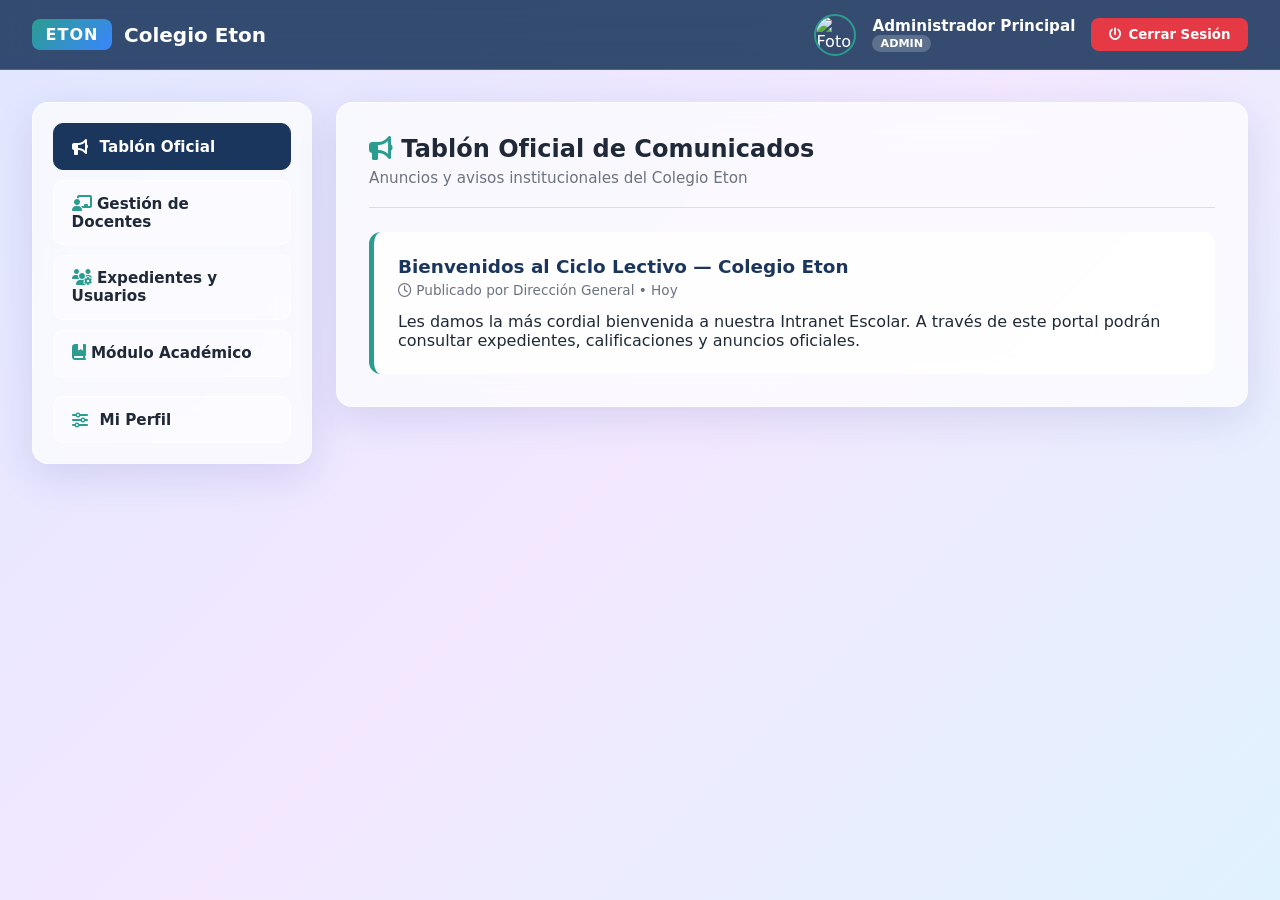
==== dashboard.html @ 62c07700 "feat(profile): add photo upload, personal data fields and create CLAUDE.md memory file" ====
<!DOCTYPE html>
<html lang="es">
<head>
  <meta charset="UTF-8">
  <meta name="viewport" content="width=device-width, initial-scale=1.0">
  <title>Colegio Eton — Panel Principal</title>
  <!-- Iconos FontAwesome v6 -->
  <link rel="stylesheet" href="https://cdnjs.cloudflare.com/ajax/libs/font-awesome/6.4.0/css/all.min.css">
  <link rel="stylesheet" href="css/style.css">
</head>
<body class="dashboard-body">

  <!-- Navbar Superior Mica -->
  <header class="navbar-glass">
    <div class="navbar-brand">
      <div class="brand-logo">ETON</div>
      <span class="brand-title">Colegio Eton</span>
    </div>

    <div class="user-profile-summary">
      <img id="userAvatar" src="https://ui-avatars.com/api/?name=Usuario&background=2a9d8f&color=fff" alt="Foto de Perfil del Usuario" class="avatar-small">
      <div class="user-text">
        <span id="userName" class="user-name">Cargando...</span>
        <span id="userRoleBadge" class="badge-role">ROL</span>
      </div>
      <button id="btnLogout" class="btn-logout">
        <i class="fa-solid fa-power-off"></i> Cerrar Sesión
      </button>
    </div>
  </header>

  <!-- Layout Principal -->
  <div class="dashboard-layout">
    
    <!-- Barra Lateral Mica -->
    <aside class="sidebar-glass">
      <nav>
        <ul class="nav-menu">
          <li>
            <button class="nav-link active" data-tab="tab-announcements">
              <i class="fa-solid fa-bullhorn"></i> Tablón Oficial
            </button>
          </li>
          <li>
            <button class="nav-link" data-tab="tab-admin-teachers" id="menuAdminTeachers" style="display: none;">
              <i class="fa-solid fa-chalkboard-user"></i> Gestión de Docentes
            </button>
          </li>
          <li>
            <button class="nav-link" data-tab="tab-admin-users" id="menuAdminUsers" style="display: none;">
              <i class="fa-solid fa-users-gear"></i> Expedientes y Usuarios
            </button>
          </li>
          <li>
            <button class="nav-link" data-tab="tab-academic" id="menuAcademic" style="display: none;">
              <i class="fa-solid fa-book-bookmark"></i> Módulo Académico
            </button>
          </li>
          <li>
            <button class="nav-link" data-tab="tab-student" id="menuStudent" style="display: none;">
              <i class="fa-solid fa-graduation-cap"></i> Mi Expediente
            </button>
          </li>
          <li>
            <button class="nav-link" data-tab="tab-profile">
              <i class="fa-solid fa-sliders"></i> Mi Perfil
            </button>
          </li>
        </ul>
      </nav>
    </aside>

    <!-- Área de Contenido -->
    <main class="main-content">

      <!-- Pestaña 1: Tablón Oficial -->
      <section id="tab-announcements" class="tab-content">
        <div class="glass-card">
          <h2><i class="fa-solid fa-bullhorn text-teal"></i> Tablón Oficial de Comunicados</h2>
          <p class="subtitle">Anuncios y avisos institucionales del Colegio Eton</p>
          <hr class="divider">
          
          <div class="announcement-list">
            <article class="announcement-item">
              <h3>Bienvenidos al Ciclo Lectivo — Colegio Eton</h3>
              <p class="announcement-meta"><i class="fa-regular fa-clock"></i> Publicado por Dirección General • Hoy</p>
              <p>Les damos la más cordial bienvenida a nuestra Intranet Escolar. A través de este portal podrán consultar expedientes, calificaciones y anuncios oficiales.</p>
            </article>
          </div>
        </div>
      </section>

      <!-- Pestaña 2: Gestión de Docentes (Admin) -->
      <section id="tab-admin-teachers" class="tab-content" style="display: none;">
        <div class="glass-card">
          <h2><i class="fa-solid fa-chalkboard-user text-teal"></i> Gestión del Cuerpo Docente</h2>
          <p class="subtitle">Administración de profesores y asignación de materias</p>
          <hr class="divider">
          <p>Módulo de registro e inspección de docentes habilitado para administración.</p>
        </div>
      </section>

      <!-- Pestaña 3: Expedientes y Usuarios (Admin) -->
      <section id="tab-admin-users" class="tab-content" style="display: none;">
        <div class="glass-card">
          <h2><i class="fa-solid fa-users-gear text-teal"></i> Gestión de Expedientes e Inscripciones</h2>
          <p class="subtitle">Alta, baja y edición de estudiantes y encargados</p>
          <hr class="divider">
          <p>Administración de expedientes de la comunidad educativa.</p>
        </div>
      </section>

      <!-- Pestaña 4: Módulo Académico (Admin / Docente) -->
      <section id="tab-academic" class="tab-content" style="display: none;">
        <div class="glass-card">
          <h2><i class="fa-solid fa-book-bookmark text-teal"></i> Módulo Académico</h2>
          <p class="subtitle">Ingreso de calificaciones y control de asistencia</p>
          <hr class="divider">
          <p>Gestión del libro de notas y registro de asistencia diaria.</p>
        </div>
      </section>

      <!-- Pestaña 5: Mi Expediente (Estudiante / Padre) -->
      <section id="tab-student" class="tab-content" style="display: none;">
        <div class="glass-card">
          <h2><i class="fa-solid fa-graduation-cap text-teal"></i> Mi Expediente Académico</h2>
          <p class="subtitle">Consulta de notas, asistencia e historial personal</p>
          <hr class="divider">
          <p>Información privada y confidencial del estudiante.</p>
        </div>
      </section>

      <!-- Pestaña 6: Configuración de Perfil Completa -->
      <section id="tab-profile" class="tab-content" style="display: none;">
        <div class="glass-card">
          <h2><i class="fa-solid fa-sliders text-teal"></i> Configuración de Mi Perfil</h2>
          <p class="subtitle">Actualiza tus datos de contacto e identificación personal</p>
          <hr class="divider">
          
          <div class="profile-container">
            <div class="avatar-upload-section">
              <img id="profileLargeAvatar" src="https://ui-avatars.com/api/?name=Usuario&background=2a9d8f&color=fff" alt="Avatar Ampliado del Usuario" class="avatar-large">
              <span class="badge-role" id="profileRoleBadge">ROL</span>
              
              <!-- Cambiar Foto de Perfil -->
              <label for="avatarInput" class="btn-secondary-sm">
                <i class="fa-solid fa-camera"></i> Cambiar Foto
              </label>
              <input type="file" id="avatarInput" accept="image/*" style="display: none;">
            </div>

            <form id="profileForm" class="profile-form">
              <div class="form-grid">
                <div class="form-group">
                  <label for="profileFullName"><i class="fa-solid fa-id-card"></i> Nombre Completo</label>
                  <input type="text" id="profileFullName" required>
                </div>

                <div class="form-group">
                  <label for="profileUsername"><i class="fa-solid fa-user"></i> Nombre de Usuario</label>
                  <input type="text" id="profileUsername" readonly>
                </div>

                <div class="form-group">
                  <label for="profileIdNumber"><i class="fa-solid fa-address-card"></i> Identificación / Cédula</label>
                  <input type="text" id="profileIdNumber" placeholder="Ej. 1-1234-5678">
                </div>

                <div class="form-group">
                  <label for="profileEmail"><i class="fa-solid fa-envelope"></i> Correo Electrónico</label>
                  <input type="email" id="profileEmail" placeholder="correo@ejemplo.com">
                </div>

                <div class="form-group">
                  <label for="profilePhone"><i class="fa-solid fa-phone"></i> Teléfono de Contacto</label>
                  <input type="tel" id="profilePhone" placeholder="Ej. +506 8888-8888">
                </div>
              </div>

              <button type="submit" class="btn-primary" style="margin-top: 1rem; width: auto;">
                <i class="fa-solid fa-floppy-disk"></i> Guardar Cambios
              </button>
            </form>
          </div>
        </div>
      </section>

    </main>
  </div>

  <script src="js/dashboard.js"></script>
</body>
</html>
---- css/style.css ----
:root {
  --primary-navy: #1b365d;
  --accent-teal: #2a9d8f;
  --accent-teal-hover: #218378;
  --danger-red: #e63946;
  --danger-red-hover: #c1121f;
  
  /* Efecto Mica / Glassmorphism */
  --mica-bg: rgba(255, 255, 255, 0.7);
  --mica-nav-bg: rgba(27, 54, 93, 0.88);
  --mica-border: rgba(255, 255, 255, 0.5);
  --mica-shadow: 0 12px 40px rgba(31, 38, 135, 0.12);
  
  --text-main: #1f2937;
  --text-muted: #6b7280;
}

* {
  box-sizing: border-box;
  margin: 0;
  padding: 0;
  font-family: 'Segoe UI', system-ui, -apple-system, sans-serif;
}

body {
  background: linear-gradient(135deg, #e0e7ff 0%, #f3e8ff 50%, #e0f2fe 100%);
  background-attachment: fixed;
  color: var(--text-main);
  min-height: 100vh;
}

.text-teal {
  color: var(--accent-teal);
}

/* --- ESTILOS DE AUTENTICACIÓN (LOGIN/REGISTRO CENTRADO) --- */
body.auth-body {
  display: flex;
  align-items: center;
  justify-content: center;
  padding: 1.5rem;
}

.auth-container {
  width: 100%;
  max-width: 440px;
}

.auth-card {
  background: var(--mica-bg);
  backdrop-filter: blur(24px);
  -webkit-backdrop-filter: blur(24px);
  border: 1px solid var(--mica-border);
  border-radius: 20px;
  padding: 2.5rem 2rem;
  box-shadow: var(--mica-shadow);
}

.auth-header {
  text-align: center;
  margin-bottom: 1.75rem;
}

.brand-badge {
  display: inline-block;
  background: linear-gradient(135deg, var(--accent-teal), #3a86ff);
  color: white;
  font-weight: 800;
  padding: 0.35rem 0.85rem;
  border-radius: 8px;
  font-size: 0.85rem;
  letter-spacing: 1px;
  margin-bottom: 0.75rem;
}

.auth-header h1 {
  font-size: 1.75rem;
  color: var(--primary-navy);
  font-weight: 700;
}

.auth-header .subtitle {
  font-size: 0.85rem;
  color: var(--text-muted);
  margin-top: 0.25rem;
}

.auth-tabs {
  display: grid;
  grid-template-columns: 1fr 1fr;
  gap: 0.5rem;
  background: rgba(226, 232, 240, 0.6);
  padding: 0.3rem;
  border-radius: 12px;
  margin-bottom: 1.5rem;
}

.tab-btn {
  border: none;
  background: transparent;
  padding: 0.6rem;
  border-radius: 8px;
  font-weight: 600;
  font-size: 0.85rem;
  color: var(--text-muted);
  cursor: pointer;
  transition: all 0.2s;
  display: flex;
  align-items: center;
  justify-content: center;
  gap: 0.4rem;
}

.tab-btn.active {
  background: white;
  color: var(--primary-navy);
  box-shadow: 0 2px 8px rgba(0,0,0,0.06);
}

.form-group {
  margin-bottom: 1.1rem;
}

.form-group label {
  display: block;
  font-size: 0.85rem;
  font-weight: 600;
  color: var(--text-main);
  margin-bottom: 0.4rem;
}

.form-group label i {
  color: var(--accent-teal);
  margin-right: 0.25rem;
}

input, select {
  width: 100%;
  padding: 0.75rem 1rem;
  border: 1px solid rgba(0, 0, 0, 0.12);
  border-radius: 10px;
  background: rgba(255, 255, 255, 0.85);
  font-size: 0.95rem;
  outline: none;
  transition: border-color 0.2s, box-shadow 0.2s;
}

input:focus, select:focus {
  border-color: var(--accent-teal);
  box-shadow: 0 0 0 3px rgba(42, 157, 143, 0.15);
}

.btn-primary {
  width: 100%;
  padding: 0.85rem;
  background: var(--primary-navy);
  color: white;
  border: none;
  border-radius: 10px;
  font-weight: 600;
  font-size: 0.95rem;
  cursor: pointer;
  transition: all 0.2s;
  display: flex;
  align-items: center;
  justify-content: center;
  gap: 0.5rem;
  margin-top: 1.25rem;
}

.btn-primary:hover {
  background: #142848;
  transform: translateY(-1px);
}

/* --- DASHBOARD --- */
.navbar-glass {
  background: var(--mica-nav-bg);
  backdrop-filter: blur(16px);
  -webkit-backdrop-filter: blur(16px);
  border-bottom: 1px solid rgba(255, 255, 255, 0.15);
  color: white;
  padding: 0.85rem 2rem;
  display: flex;
  justify-content: space-between;
  align-items: center;
  position: sticky;
  top: 0;
  z-index: 100;
}

.navbar-brand {
  display: flex;
  align-items: center;
  gap: 0.75rem;
}

.brand-logo {
  background: linear-gradient(135deg, var(--accent-teal), #3a86ff);
  color: white;
  font-weight: 800;
  padding: 0.4rem 0.85rem;
  border-radius: 8px;
  letter-spacing: 1px;
}

.brand-title {
  font-size: 1.25rem;
  font-weight: 700;
  color: white;
}

.user-profile-summary {
  display: flex;
  align-items: center;
  gap: 1rem;
}

.avatar-small {
  width: 42px;
  height: 42px;
  border-radius: 50%;
  object-fit: cover;
  border: 2px solid var(--accent-teal);
}

.user-text {
  display: flex;
  flex-direction: column;
}

.user-name {
  font-weight: 600;
  font-size: 0.95rem;
  color: white;
}

.badge-role {
  font-size: 0.7rem;
  background: rgba(255, 255, 255, 0.2);
  color: white;
  padding: 0.15rem 0.5rem;
  border-radius: 20px;
  text-transform: uppercase;
  font-weight: 700;
  width: fit-content;
}

.btn-logout {
  background: var(--danger-red);
  color: white;
  border: none;
  padding: 0.55rem 1.1rem;
  border-radius: 8px;
  font-weight: 600;
  cursor: pointer;
  transition: all 0.2s;
  display: flex;
  align-items: center;
  gap: 0.4rem;
}

.btn-logout:hover {
  background: var(--danger-red-hover);
}

.dashboard-layout {
  display: grid;
  grid-template-columns: 280px 1fr;
  gap: 1.5rem;
  padding: 2rem;
  max-width: 1400px;
  margin: 0 auto;
}

.sidebar-glass {
  background: var(--mica-bg);
  backdrop-filter: blur(20px);
  -webkit-backdrop-filter: blur(20px);
  border: 1px solid var(--mica-border);
  border-radius: 16px;
  padding: 1.25rem;
  height: fit-content;
  box-shadow: var(--mica-shadow);
}

.nav-menu {
  list-style: none;
  display: flex;
  flex-direction: column;
  gap: 0.6rem;
}

.nav-link {
  width: 100%;
  text-align: left;
  padding: 0.85rem 1.1rem;
  background: rgba(255, 255, 255, 0.4);
  border: 1px solid rgba(255, 255, 255, 0.5);
  border-radius: 10px;
  font-size: 0.95rem;
  font-weight: 600;
  color: var(--text-main);
  cursor: pointer;
  transition: all 0.25s ease;
  display: flex;
  align-items: center;
  gap: 0.75rem;
}

.nav-link i {
  color: var(--accent-teal);
  font-size: 1rem;
}

.nav-link:hover {
  background: rgba(255, 255, 255, 0.9);
  transform: translateX(4px);
}

.nav-link.active {
  background: var(--primary-navy);
  color: white;
  border-color: var(--primary-navy);
}

.nav-link.active i {
  color: white;
}

.glass-card {
  background: var(--mica-bg);
  backdrop-filter: blur(20px);
  -webkit-backdrop-filter: blur(20px);
  border: 1px solid var(--mica-border);
  border-radius: 16px;
  padding: 2rem;
  box-shadow: var(--mica-shadow);
}

.subtitle {
  color: var(--text-muted);
  font-size: 0.95rem;
  margin-top: 0.35rem;
}

.divider {
  border: none;
  height: 1px;
  background: rgba(100, 116, 139, 0.2);
  margin: 1.25rem 0 1.5rem 0;
}

.announcement-item {
  background: rgba(255, 255, 255, 0.85);
  padding: 1.5rem;
  border-radius: 12px;
  border-left: 5px solid var(--accent-teal);
}

.announcement-item h3 {
  color: var(--primary-navy);
  font-size: 1.15rem;
  margin-bottom: 0.35rem;
}

.announcement-meta {
  font-size: 0.85rem;
  color: var(--text-muted);
  margin-bottom: 0.85rem;
}

.profile-container {
  display: grid;
  grid-template-columns: 200px 1fr;
  gap: 2rem;
  align-items: center;
}

.avatar-upload-section {
  display: flex;
  flex-direction: column;
  align-items: center;
  gap: 1rem;
}

.avatar-large {
  width: 130px;
  height: 130px;
  border-radius: 50%;
  object-fit: cover;
  border: 4px solid var(--accent-teal);
}

/* --- ESTILOS ADICIONALES PARA FORMULARIO DE PERFIL Y AVATAR --- */
.form-grid {
  display: grid;
  grid-template-columns: repeat(auto-fit, minmax(220px, 1fr));
  gap: 1.25rem;
}

.btn-secondary-sm {
  background: rgba(255, 255, 255, 0.8);
  border: 1px solid var(--accent-teal);
  color: var(--accent-teal);
  padding: 0.4rem 0.85rem;
  border-radius: 8px;
  font-size: 0.85rem;
  font-weight: 600;
  cursor: pointer;
  transition: all 0.2s ease;
  display: flex;
  align-items: center;
  gap: 0.4rem;
}

.btn-secondary-sm:hover {
  background: var(--accent-teal);
  color: white;
}
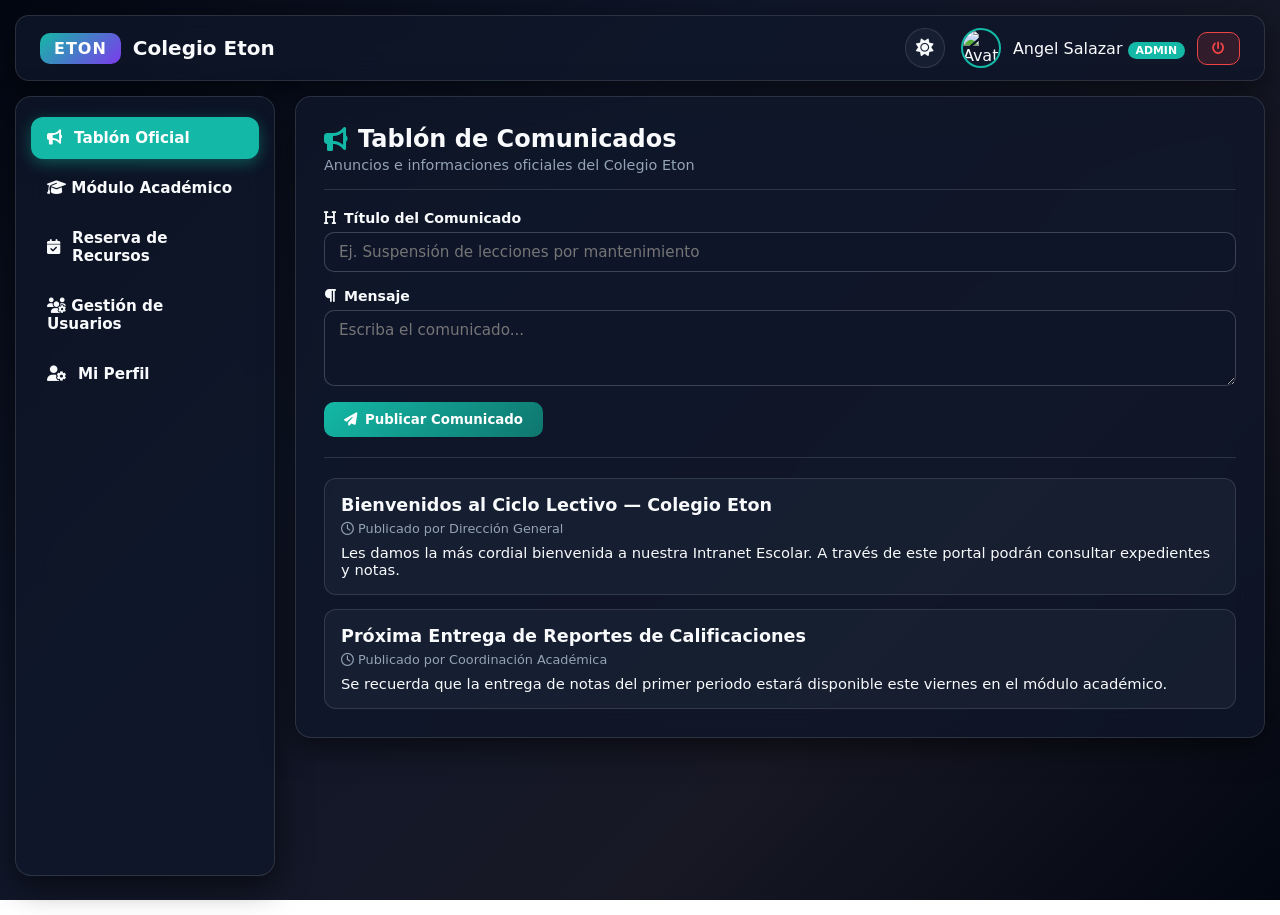
==== commit a3f6b28a: "feat(ui): complete glassmorphism design, dark mode, toast alerts and validation rules" ====
--- a/dashboard.html
+++ b/dashboard.html
@@ -1,38 +1,46 @@
 <!DOCTYPE html>
-<html lang="es">
+<html lang="es" data-theme="dark">
 <head>
   <meta charset="UTF-8">
   <meta name="viewport" content="width=device-width, initial-scale=1.0">
-  <title>Colegio Eton — Panel Principal</title>
-  <!-- Iconos FontAwesome v6 -->
+  <title>Colegio Eton — Intranet Escolar</title>
   <link rel="stylesheet" href="https://cdnjs.cloudflare.com/ajax/libs/font-awesome/6.4.0/css/all.min.css">
   <link rel="stylesheet" href="css/style.css">
 </head>
 <body class="dashboard-body">
 
-  <!-- Navbar Superior Mica -->
+  <!-- Container de Toasts Flotantes -->
+  <div id="toastContainer" class="toast-container"></div>
+
+  <!-- Navbar Glass Header -->
   <header class="navbar-glass">
     <div class="navbar-brand">
       <div class="brand-logo">ETON</div>
       <span class="brand-title">Colegio Eton</span>
     </div>
 
-    <div class="user-profile-summary">
-      <img id="userAvatar" src="https://ui-avatars.com/api/?name=Usuario&background=2a9d8f&color=fff" alt="Foto de Perfil del Usuario" class="avatar-small">
-      <div class="user-text">
-        <span id="userName" class="user-name">Cargando...</span>
-        <span id="userRoleBadge" class="badge-role">ROL</span>
+    <div class="navbar-right">
+      <button id="btnThemeToggle" class="theme-toggle-btn" title="Cambiar Tema (Oscuro/Claro)">
+        <i class="fa-solid fa-moon"></i>
+      </button>
+
+      <div class="user-profile-summary">
+        <img id="userAvatar" src="" alt="Avatar" class="avatar-small">
+        <div class="user-text">
+          <span id="userName" class="user-name">Cargando...</span>
+          <span id="userRoleBadge" class="badge-role">ROL</span>
+        </div>
+        <button id="btnLogout" class="btn-logout" title="Cerrar Sesión">
+          <i class="fa-solid fa-power-off"></i>
+        </button>
       </div>
-      <button id="btnLogout" class="btn-logout">
-        <i class="fa-solid fa-power-off"></i> Cerrar Sesión
-      </button>
     </div>
   </header>
 
   <!-- Layout Principal -->
   <div class="dashboard-layout">
     
-    <!-- Barra Lateral Mica -->
+    <!-- Sidebar Mica -->
     <aside class="sidebar-glass">
       <nav>
         <ul class="nav-menu">
@@ -42,142 +50,227 @@
             </button>
           </li>
           <li>
-            <button class="nav-link" data-tab="tab-admin-teachers" id="menuAdminTeachers" style="display: none;">
-              <i class="fa-solid fa-chalkboard-user"></i> Gestión de Docentes
+            <button class="nav-link" data-tab="tab-academic" id="menuAcademic" style="display: none;">
+              <i class="fa-solid fa-graduation-cap"></i> Módulo Académico
+            </button>
+          </li>
+          <li>
+            <button class="nav-link" data-tab="tab-resources">
+              <i class="fa-solid fa-calendar-check"></i> Reserva de Recursos
             </button>
           </li>
           <li>
             <button class="nav-link" data-tab="tab-admin-users" id="menuAdminUsers" style="display: none;">
-              <i class="fa-solid fa-users-gear"></i> Expedientes y Usuarios
-            </button>
-          </li>
-          <li>
-            <button class="nav-link" data-tab="tab-academic" id="menuAcademic" style="display: none;">
-              <i class="fa-solid fa-book-bookmark"></i> Módulo Académico
-            </button>
-          </li>
-          <li>
-            <button class="nav-link" data-tab="tab-student" id="menuStudent" style="display: none;">
-              <i class="fa-solid fa-graduation-cap"></i> Mi Expediente
+              <i class="fa-solid fa-users-gear"></i> Gestión de Usuarios
             </button>
           </li>
           <li>
             <button class="nav-link" data-tab="tab-profile">
-              <i class="fa-solid fa-sliders"></i> Mi Perfil
+              <i class="fa-solid fa-user-gear"></i> Mi Perfil
             </button>
           </li>
         </ul>
       </nav>
     </aside>
 
-    <!-- Área de Contenido -->
+    <!-- Área Principal de Contenido -->
     <main class="main-content">
 
       <!-- Pestaña 1: Tablón Oficial -->
       <section id="tab-announcements" class="tab-content">
         <div class="glass-card">
-          <h2><i class="fa-solid fa-bullhorn text-teal"></i> Tablón Oficial de Comunicados</h2>
-          <p class="subtitle">Anuncios y avisos institucionales del Colegio Eton</p>
-          <hr class="divider">
-          
-          <div class="announcement-list">
-            <article class="announcement-item">
-              <h3>Bienvenidos al Ciclo Lectivo — Colegio Eton</h3>
-              <p class="announcement-meta"><i class="fa-regular fa-clock"></i> Publicado por Dirección General • Hoy</p>
-              <p>Les damos la más cordial bienvenida a nuestra Intranet Escolar. A través de este portal podrán consultar expedientes, calificaciones y anuncios oficiales.</p>
-            </article>
-          </div>
-        </div>
-      </section>
-
-      <!-- Pestaña 2: Gestión de Docentes (Admin) -->
-      <section id="tab-admin-teachers" class="tab-content" style="display: none;">
-        <div class="glass-card">
-          <h2><i class="fa-solid fa-chalkboard-user text-teal"></i> Gestión del Cuerpo Docente</h2>
-          <p class="subtitle">Administración de profesores y asignación de materias</p>
-          <hr class="divider">
-          <p>Módulo de registro e inspección de docentes habilitado para administración.</p>
-        </div>
-      </section>
-
-      <!-- Pestaña 3: Expedientes y Usuarios (Admin) -->
+          <h2><i class="fa-solid fa-bullhorn" style="color: var(--accent-teal);"></i> Tablón de Comunicados</h2>
+          <p class="subtitle">Anuncios e informaciones oficiales del Colegio Eton</p>
+          <hr class="divider">
+
+          <div id="announcementFormContainer" style="display: none; margin-bottom: 20px;">
+            <form id="announcementForm" class="form-grid">
+              <div class="form-group" style="grid-column: span 2;">
+                <label for="annTitle"><i class="fa-solid fa-heading"></i> Título del Comunicado</label>
+                <input type="text" id="annTitle" placeholder="Ej. Suspensión de lecciones por mantenimiento" required>
+              </div>
+              <div class="form-group" style="grid-column: span 2;">
+                <label for="annBody"><i class="fa-solid fa-paragraph"></i> Mensaje</label>
+                <textarea id="annBody" rows="3" placeholder="Escriba el comunicado..." required></textarea>
+              </div>
+              <button type="submit" class="btn-primary" style="grid-column: span 2; justify-self: start;">
+                <i class="fa-solid fa-paper-plane"></i> Publicar Comunicado
+              </button>
+            </form>
+            <hr class="divider" style="margin-top: 20px;">
+          </div>
+
+          <div id="announcementList" style="display: flex; flex-direction: column; gap: 14px;"></div>
+        </div>
+      </section>
+
+      <!-- Pestaña 2: Módulo Académico -->
+      <section id="tab-academic" class="tab-content" style="display: none;">
+        <div class="glass-card">
+          <h2><i class="fa-solid fa-graduation-cap" style="color: var(--accent-teal);"></i> Registro de Calificaciones y Asistencia</h2>
+          <p class="subtitle">Consulta e ingreso de expediente académico</p>
+          <hr class="divider">
+
+          <div class="table-container">
+            <table class="glass-table">
+              <thead>
+                <tr>
+                  <th>Materia</th>
+                  <th>Estudiante</th>
+                  <th>Parcial 1</th>
+                  <th>Parcial 2</th>
+                  <th>Asistencia</th>
+                  <th>Estado</th>
+                </tr>
+              </thead>
+              <tbody id="academicTableBody">
+                <tr>
+                  <td>Programación Web</td>
+                  <td>Angel Salazar</td>
+                  <td>98%</td>
+                  <td>95%</td>
+                  <td>100%</td>
+                  <td><span class="badge-role">Aprobado</span></td>
+                </tr>
+                <tr>
+                  <td>Base de Datos</td>
+                  <td>Angel Salazar</td>
+                  <td>90%</td>
+                  <td>92%</td>
+                  <td>98%</td>
+                  <td><span class="badge-role">Aprobado</span></td>
+                </tr>
+              </tbody>
+            </table>
+          </div>
+        </div>
+      </section>
+
+      <!-- Pestaña 3: Reserva de Recursos -->
+      <section id="tab-resources" class="tab-content" style="display: none;">
+        <div class="glass-card">
+          <h2><i class="fa-solid fa-calendar-check" style="color: var(--accent-teal);"></i> Reserva de Aulas y Recursos</h2>
+          <p class="subtitle">Solicitud de espacios institucionales y laboratorio de cómputo</p>
+          <hr class="divider">
+
+          <form id="resourceForm" class="form-grid">
+            <div class="form-group">
+              <label for="resType"><i class="fa-solid fa-building"></i> Recurso / Aula</label>
+              <select id="resType">
+                <option value="Laboratorio Cómputo 1">Laboratorio Cómputo 1</option>
+                <option value="Proyector Multimedia A">Proyector Multimedia A</option>
+                <option value="Auditorio Principal">Auditorio Principal</option>
+              </select>
+            </div>
+            <div class="form-group">
+              <label for="resDate"><i class="fa-solid fa-calendar"></i> Fecha</label>
+              <input type="date" id="resDate" required>
+            </div>
+            <div class="form-group">
+              <label for="resTime"><i class="fa-solid fa-clock"></i> Hora</label>
+              <input type="time" id="resTime" required>
+            </div>
+            <button type="submit" class="btn-primary" style="margin-top: 22px;">
+              <i class="fa-solid fa-bookmark"></i> Confirmar Reserva
+            </button>
+          </form>
+        </div>
+      </section>
+
+      <!-- Pestaña 4: Gestión de Usuarios (Admin) -->
       <section id="tab-admin-users" class="tab-content" style="display: none;">
         <div class="glass-card">
-          <h2><i class="fa-solid fa-users-gear text-teal"></i> Gestión de Expedientes e Inscripciones</h2>
-          <p class="subtitle">Alta, baja y edición de estudiantes y encargados</p>
-          <hr class="divider">
-          <p>Administración de expedientes de la comunidad educativa.</p>
-        </div>
-      </section>
-
-      <!-- Pestaña 4: Módulo Académico (Admin / Docente) -->
-      <section id="tab-academic" class="tab-content" style="display: none;">
-        <div class="glass-card">
-          <h2><i class="fa-solid fa-book-bookmark text-teal"></i> Módulo Académico</h2>
-          <p class="subtitle">Ingreso de calificaciones y control de asistencia</p>
-          <hr class="divider">
-          <p>Gestión del libro de notas y registro de asistencia diaria.</p>
-        </div>
-      </section>
-
-      <!-- Pestaña 5: Mi Expediente (Estudiante / Padre) -->
-      <section id="tab-student" class="tab-content" style="display: none;">
-        <div class="glass-card">
-          <h2><i class="fa-solid fa-graduation-cap text-teal"></i> Mi Expediente Académico</h2>
-          <p class="subtitle">Consulta de notas, asistencia e historial personal</p>
-          <hr class="divider">
-          <p>Información privada y confidencial del estudiante.</p>
-        </div>
-      </section>
-
-      <!-- Pestaña 6: Configuración de Perfil Completa -->
+          <h2><i class="fa-solid fa-users-gear" style="color: var(--accent-teal);"></i> Gestión de Personas y Roles</h2>
+          <p class="subtitle">Alta, consulta y administración de expedientes institucionales</p>
+          <hr class="divider">
+
+          <div class="table-container">
+            <table class="glass-table">
+              <thead>
+                <tr>
+                  <th>Usuario</th>
+                  <th>Nombre Completo</th>
+                  <th>Rol</th>
+                  <th>Correo</th>
+                  <th>Cédula</th>
+                </tr>
+              </thead>
+              <tbody>
+                <tr>
+                  <td>admin</td>
+                  <td>Administrador General</td>
+                  <td><span class="badge-role">ADMIN</span></td>
+                  <td>admin@eton.edu</td>
+                  <td>1-0000-0000</td>
+                </tr>
+                <tr>
+                  <td>profesor_perez</td>
+                  <td>Carlos Pérez</td>
+                  <td><span class="badge-role" style="background: var(--accent-purple);">DOCENTE</span></td>
+                  <td>cperez@eton.edu</td>
+                  <td>1-0888-0999</td>
+                </tr>
+              </tbody>
+            </table>
+          </div>
+        </div>
+      </section>
+
+      <!-- Pestaña 5: Mi Perfil -->
       <section id="tab-profile" class="tab-content" style="display: none;">
         <div class="glass-card">
-          <h2><i class="fa-solid fa-sliders text-teal"></i> Configuración de Mi Perfil</h2>
-          <p class="subtitle">Actualiza tus datos de contacto e identificación personal</p>
-          <hr class="divider">
-          
+          <h2><i class="fa-solid fa-user-gear" style="color: var(--accent-teal);"></i> Configuración de Mi Perfil</h2>
+          <p class="subtitle">Ajustes personales, fotografía y datos institucionales</p>
+          <hr class="divider">
+
           <div class="profile-container">
             <div class="avatar-upload-section">
-              <img id="profileLargeAvatar" src="https://ui-avatars.com/api/?name=Usuario&background=2a9d8f&color=fff" alt="Avatar Ampliado del Usuario" class="avatar-large">
+              <img id="profileLargeAvatar" src="" alt="Avatar Ampliado" class="avatar-large">
               <span class="badge-role" id="profileRoleBadge">ROL</span>
               
-              <!-- Cambiar Foto de Perfil -->
-              <label for="avatarInput" class="btn-secondary-sm">
-                <i class="fa-solid fa-camera"></i> Cambiar Foto
-              </label>
-              <input type="file" id="avatarInput" accept="image/*" style="display: none;">
-            </div>
-
-            <form id="profileForm" class="profile-form">
-              <div class="form-grid">
-                <div class="form-group">
-                  <label for="profileFullName"><i class="fa-solid fa-id-card"></i> Nombre Completo</label>
-                  <input type="text" id="profileFullName" required>
-                </div>
-
-                <div class="form-group">
-                  <label for="profileUsername"><i class="fa-solid fa-user"></i> Nombre de Usuario</label>
-                  <input type="text" id="profileUsername" readonly>
-                </div>
-
-                <div class="form-group">
-                  <label for="profileIdNumber"><i class="fa-solid fa-address-card"></i> Identificación / Cédula</label>
-                  <input type="text" id="profileIdNumber" placeholder="Ej. 1-1234-5678">
-                </div>
-
-                <div class="form-group">
-                  <label for="profileEmail"><i class="fa-solid fa-envelope"></i> Correo Electrónico</label>
-                  <input type="email" id="profileEmail" placeholder="correo@ejemplo.com">
-                </div>
-
-                <div class="form-group">
-                  <label for="profilePhone"><i class="fa-solid fa-phone"></i> Teléfono de Contacto</label>
-                  <input type="tel" id="profilePhone" placeholder="Ej. +506 8888-8888">
-                </div>
-              </div>
-
-              <button type="submit" class="btn-primary" style="margin-top: 1rem; width: auto;">
+              <div style="display: flex; gap: 8px; margin-top: 10px;">
+                <label for="avatarInput" class="btn-primary" style="padding: 6px 12px; font-size: 0.82rem; cursor: pointer;">
+                  <i class="fa-solid fa-camera"></i> Cambiar
+                </label>
+                <input type="file" id="avatarInput" accept="image/*" style="display: none;">
+                
+                <button type="button" id="btnDeleteAvatar" class="btn-logout" style="padding: 6px 12px; font-size: 0.82rem;">
+                  <i class="fa-solid fa-trash-can"></i> Borrar
+                </button>
+              </div>
+            </div>
+
+            <form id="profileForm" class="form-grid" style="flex: 1;" novalidate>
+              <div class="form-group">
+                <label for="profileFullName"><i class="fa-solid fa-id-card"></i> Nombre Completo *</label>
+                <input type="text" id="profileFullName" required placeholder="Ej. Ana Martínez">
+                <small class="error-msg" id="errFullName"></small>
+              </div>
+
+              <div class="form-group">
+                <label for="profileUsername"><i class="fa-solid fa-user"></i> Usuario</label>
+                <input type="text" id="profileUsername" readonly class="input-disabled">
+              </div>
+
+              <div class="form-group">
+                <label for="profileIdNumber"><i class="fa-solid fa-address-card"></i> Identificación / Cédula *</label>
+                <input type="text" id="profileIdNumber" required placeholder="Solo números" maxlength="12">
+                <small class="error-msg" id="errIdNumber"></small>
+              </div>
+
+              <div class="form-group">
+                <label for="profileEmail"><i class="fa-solid fa-envelope"></i> Correo Electrónico *</label>
+                <input type="email" id="profileEmail" required placeholder="correo@ejemplo.com">
+                <small class="error-msg" id="errEmail"></small>
+              </div>
+
+              <div class="form-group">
+                <label for="profilePhone"><i class="fa-solid fa-phone"></i> Teléfono *</label>
+                <input type="tel" id="profilePhone" required placeholder="Solo números (8 dígitos)" maxlength="8">
+                <small class="error-msg" id="errPhone"></small>
+              </div>
+
+              <button type="submit" class="btn-primary" style="grid-column: span 2; justify-self: start; margin-top: 10px;">
                 <i class="fa-solid fa-floppy-disk"></i> Guardar Cambios
               </button>
             </form>
--- a/css/style.css
+++ b/css/style.css
@@ -1,18 +1,48 @@
+/* ==========================================================================
+   INTRANET ESCOLAR — GLASSMORPHISM & MICA PREMIUM SYSTEM
+   ========================================================================== */
+
 :root {
-  --primary-navy: #1b365d;
-  --accent-teal: #2a9d8f;
-  --accent-teal-hover: #218378;
-  --danger-red: #e63946;
-  --danger-red-hover: #c1121f;
-  
-  /* Efecto Mica / Glassmorphism */
-  --mica-bg: rgba(255, 255, 255, 0.7);
-  --mica-nav-bg: rgba(27, 54, 93, 0.88);
-  --mica-border: rgba(255, 255, 255, 0.5);
-  --mica-shadow: 0 12px 40px rgba(31, 38, 135, 0.12);
-  
-  --text-main: #1f2937;
-  --text-muted: #6b7280;
+  /* Paleta Base Light Mode */
+  --bg-gradient: linear-gradient(135deg, #0f172a 0%, #1e1b4b 25%, #311042 50%, #111827 100%);
+  --glass-bg: rgba(255, 255, 255, 0.65);
+  --glass-bg-hover: rgba(255, 255, 255, 0.85);
+  --glass-border: rgba(255, 255, 255, 0.4);
+  --glass-shadow: 0 8px 32px 0 rgba(0, 0, 0, 0.25);
+  
+  --text-main: #0f172a;
+  --text-muted: #475569;
+  
+  --accent-teal: #0d9488;
+  --accent-teal-glow: rgba(13, 148, 136, 0.3);
+  --accent-purple: #7c3aed;
+  --accent-danger: #ef4444;
+  --accent-warning: #f59e0b;
+  
+  --input-bg: rgba(255, 255, 255, 0.7);
+  --input-border: rgba(15, 23, 42, 0.15);
+  
+  --card-inner-bg: rgba(255, 255, 255, 0.45);
+}
+
+/* Modo Oscuro (Dark Theme) */
+[data-theme="dark"] {
+  --bg-gradient: linear-gradient(135deg, #030712 0%, #0f172a 35%, #181825 70%, #030712 100%);
+  --glass-bg: rgba(15, 23, 42, 0.75);
+  --glass-bg-hover: rgba(30, 41, 59, 0.85);
+  --glass-border: rgba(255, 255, 255, 0.12);
+  --glass-shadow: 0 8px 32px 0 rgba(0, 0, 0, 0.6);
+  
+  --text-main: #f8fafc;
+  --text-muted: #94a3b8;
+  
+  --accent-teal: #14b8a6;
+  --accent-teal-glow: rgba(20, 184, 166, 0.4);
+  
+  --input-bg: rgba(15, 23, 42, 0.6);
+  --input-border: rgba(255, 255, 255, 0.2);
+  
+  --card-inner-bg: rgba(30, 41, 59, 0.5);
 }
 
 * {
@@ -20,368 +50,297 @@
   margin: 0;
   padding: 0;
   font-family: 'Segoe UI', system-ui, -apple-system, sans-serif;
-}
-
-body {
-  background: linear-gradient(135deg, #e0e7ff 0%, #f3e8ff 50%, #e0f2fe 100%);
+  transition: background-color 0.3s ease, color 0.3s ease, border-color 0.3s ease;
+}
+
+body.dashboard-body {
+  min-height: 100vh;
+  background: var(--bg-gradient);
   background-attachment: fixed;
   color: var(--text-main);
-  min-height: 100vh;
-}
-
-.text-teal {
-  color: var(--accent-teal);
-}
-
-/* --- ESTILOS DE AUTENTICACIÓN (LOGIN/REGISTRO CENTRADO) --- */
-body.auth-body {
-  display: flex;
-  align-items: center;
-  justify-content: center;
-  padding: 1.5rem;
-}
-
-.auth-container {
-  width: 100%;
-  max-width: 440px;
-}
-
-.auth-card {
-  background: var(--mica-bg);
-  backdrop-filter: blur(24px);
-  -webkit-backdrop-filter: blur(24px);
-  border: 1px solid var(--mica-border);
-  border-radius: 20px;
-  padding: 2.5rem 2rem;
-  box-shadow: var(--mica-shadow);
-}
-
-.auth-header {
-  text-align: center;
-  margin-bottom: 1.75rem;
-}
-
-.brand-badge {
-  display: inline-block;
-  background: linear-gradient(135deg, var(--accent-teal), #3a86ff);
-  color: white;
-  font-weight: 800;
-  padding: 0.35rem 0.85rem;
-  border-radius: 8px;
-  font-size: 0.85rem;
-  letter-spacing: 1px;
-  margin-bottom: 0.75rem;
-}
-
-.auth-header h1 {
-  font-size: 1.75rem;
-  color: var(--primary-navy);
-  font-weight: 700;
-}
-
-.auth-header .subtitle {
-  font-size: 0.85rem;
-  color: var(--text-muted);
-  margin-top: 0.25rem;
-}
-
-.auth-tabs {
-  display: grid;
-  grid-template-columns: 1fr 1fr;
-  gap: 0.5rem;
-  background: rgba(226, 232, 240, 0.6);
-  padding: 0.3rem;
-  border-radius: 12px;
-  margin-bottom: 1.5rem;
-}
-
-.tab-btn {
-  border: none;
-  background: transparent;
-  padding: 0.6rem;
-  border-radius: 8px;
-  font-weight: 600;
-  font-size: 0.85rem;
-  color: var(--text-muted);
-  cursor: pointer;
-  transition: all 0.2s;
-  display: flex;
-  align-items: center;
-  justify-content: center;
-  gap: 0.4rem;
-}
-
-.tab-btn.active {
-  background: white;
-  color: var(--primary-navy);
-  box-shadow: 0 2px 8px rgba(0,0,0,0.06);
-}
-
-.form-group {
-  margin-bottom: 1.1rem;
-}
-
-.form-group label {
-  display: block;
-  font-size: 0.85rem;
-  font-weight: 600;
-  color: var(--text-main);
-  margin-bottom: 0.4rem;
-}
-
-.form-group label i {
-  color: var(--accent-teal);
-  margin-right: 0.25rem;
-}
-
-input, select {
-  width: 100%;
-  padding: 0.75rem 1rem;
-  border: 1px solid rgba(0, 0, 0, 0.12);
-  border-radius: 10px;
-  background: rgba(255, 255, 255, 0.85);
-  font-size: 0.95rem;
-  outline: none;
-  transition: border-color 0.2s, box-shadow 0.2s;
-}
-
-input:focus, select:focus {
-  border-color: var(--accent-teal);
-  box-shadow: 0 0 0 3px rgba(42, 157, 143, 0.15);
-}
-
-.btn-primary {
-  width: 100%;
-  padding: 0.85rem;
-  background: var(--primary-navy);
-  color: white;
-  border: none;
-  border-radius: 10px;
-  font-weight: 600;
-  font-size: 0.95rem;
-  cursor: pointer;
-  transition: all 0.2s;
-  display: flex;
-  align-items: center;
-  justify-content: center;
-  gap: 0.5rem;
-  margin-top: 1.25rem;
-}
-
-.btn-primary:hover {
-  background: #142848;
-  transform: translateY(-1px);
-}
-
-/* --- DASHBOARD --- */
-.navbar-glass {
-  background: var(--mica-nav-bg);
+  overflow-x: hidden;
+}
+
+/* Glass Card Base */
+.glass-card, .sidebar-glass, .navbar-glass {
+  background: var(--glass-bg);
   backdrop-filter: blur(16px);
   -webkit-backdrop-filter: blur(16px);
-  border-bottom: 1px solid rgba(255, 255, 255, 0.15);
-  color: white;
-  padding: 0.85rem 2rem;
+  border: 1px solid var(--glass-border);
+  box-shadow: var(--glass-shadow);
+  border-radius: 16px;
+}
+
+/* Navbar */
+.navbar-glass {
+  margin: 15px;
+  padding: 12px 24px;
   display: flex;
   justify-content: space-between;
   align-items: center;
-  position: sticky;
-  top: 0;
-  z-index: 100;
+  border-radius: 14px;
 }
 
 .navbar-brand {
   display: flex;
   align-items: center;
-  gap: 0.75rem;
+  gap: 12px;
 }
 
 .brand-logo {
-  background: linear-gradient(135deg, var(--accent-teal), #3a86ff);
-  color: white;
+  background: linear-gradient(135deg, var(--accent-teal), var(--accent-purple));
+  color: #fff;
   font-weight: 800;
-  padding: 0.4rem 0.85rem;
-  border-radius: 8px;
+  padding: 6px 14px;
+  border-radius: 10px;
   letter-spacing: 1px;
 }
 
 .brand-title {
   font-size: 1.25rem;
   font-weight: 700;
-  color: white;
+  color: var(--text-main);
+}
+
+.navbar-right {
+  display: flex;
+  align-items: center;
+  gap: 16px;
+}
+
+.theme-toggle-btn {
+  background: var(--card-inner-bg);
+  border: 1px solid var(--glass-border);
+  color: var(--text-main);
+  width: 40px;
+  height: 40px;
+  border-radius: 50%;
+  cursor: pointer;
+  display: flex;
+  align-items: center;
+  justify-content: center;
+  font-size: 1.1rem;
+}
+
+.theme-toggle-btn:hover {
+  transform: scale(1.08);
 }
 
 .user-profile-summary {
   display: flex;
   align-items: center;
-  gap: 1rem;
+  gap: 12px;
 }
 
 .avatar-small {
-  width: 42px;
-  height: 42px;
+  width: 40px;
+  height: 40px;
   border-radius: 50%;
   object-fit: cover;
   border: 2px solid var(--accent-teal);
 }
 
-.user-text {
+.badge-role {
+  background: var(--accent-teal);
+  color: #fff;
+  font-size: 0.68rem;
+  font-weight: 700;
+  padding: 2px 8px;
+  border-radius: 12px;
+  text-transform: uppercase;
+}
+
+/* Layout */
+.dashboard-layout {
+  display: flex;
+  gap: 20px;
+  padding: 0 15px 20px 15px;
+  min-height: calc(100vh - 100px);
+}
+
+.sidebar-glass {
+  width: 260px;
+  flex-shrink: 0;
+  padding: 20px 15px;
+}
+
+.nav-menu {
+  list-style: none;
   display: flex;
   flex-direction: column;
-}
-
-.user-name {
-  font-weight: 600;
+  gap: 8px;
+}
+
+.nav-link {
+  width: 100%;
+  background: transparent;
+  border: none;
+  color: var(--text-main);
+  padding: 12px 16px;
+  border-radius: 12px;
+  text-align: left;
   font-size: 0.95rem;
-  color: white;
-}
-
-.badge-role {
-  font-size: 0.7rem;
-  background: rgba(255, 255, 255, 0.2);
-  color: white;
-  padding: 0.15rem 0.5rem;
-  border-radius: 20px;
-  text-transform: uppercase;
-  font-weight: 700;
-  width: fit-content;
-}
-
-.btn-logout {
-  background: var(--danger-red);
-  color: white;
-  border: none;
-  padding: 0.55rem 1.1rem;
-  border-radius: 8px;
   font-weight: 600;
   cursor: pointer;
-  transition: all 0.2s;
-  display: flex;
-  align-items: center;
-  gap: 0.4rem;
-}
-
-.btn-logout:hover {
-  background: var(--danger-red-hover);
-}
-
-.dashboard-layout {
-  display: grid;
-  grid-template-columns: 280px 1fr;
-  gap: 1.5rem;
-  padding: 2rem;
-  max-width: 1400px;
-  margin: 0 auto;
-}
-
-.sidebar-glass {
-  background: var(--mica-bg);
-  backdrop-filter: blur(20px);
-  -webkit-backdrop-filter: blur(20px);
-  border: 1px solid var(--mica-border);
-  border-radius: 16px;
-  padding: 1.25rem;
-  height: fit-content;
-  box-shadow: var(--mica-shadow);
-}
-
-.nav-menu {
-  list-style: none;
-  display: flex;
-  flex-direction: column;
-  gap: 0.6rem;
-}
-
-.nav-link {
-  width: 100%;
-  text-align: left;
-  padding: 0.85rem 1.1rem;
-  background: rgba(255, 255, 255, 0.4);
-  border: 1px solid rgba(255, 255, 255, 0.5);
-  border-radius: 10px;
-  font-size: 0.95rem;
-  font-weight: 600;
-  color: var(--text-main);
-  cursor: pointer;
-  transition: all 0.25s ease;
-  display: flex;
-  align-items: center;
-  gap: 0.75rem;
-}
-
-.nav-link i {
-  color: var(--accent-teal);
-  font-size: 1rem;
-}
-
-.nav-link:hover {
-  background: rgba(255, 255, 255, 0.9);
-  transform: translateX(4px);
-}
-
-.nav-link.active {
-  background: var(--primary-navy);
-  color: white;
-  border-color: var(--primary-navy);
-}
-
-.nav-link.active i {
-  color: white;
+  display: flex;
+  align-items: center;
+  gap: 12px;
+}
+
+.nav-link:hover, .nav-link.active {
+  background: var(--accent-teal);
+  color: #ffffff;
+  box-shadow: 0 4px 15px var(--accent-teal-glow);
+}
+
+.main-content {
+  flex-grow: 1;
 }
 
 .glass-card {
-  background: var(--mica-bg);
-  backdrop-filter: blur(20px);
-  -webkit-backdrop-filter: blur(20px);
-  border: 1px solid var(--mica-border);
-  border-radius: 16px;
-  padding: 2rem;
-  box-shadow: var(--mica-shadow);
+  padding: 28px;
+  margin-bottom: 20px;
+}
+
+.glass-card h2 {
+  font-size: 1.5rem;
+  margin-bottom: 4px;
+  display: flex;
+  align-items: center;
+  gap: 10px;
 }
 
 .subtitle {
   color: var(--text-muted);
-  font-size: 0.95rem;
-  margin-top: 0.35rem;
+  font-size: 0.9rem;
+  margin-bottom: 16px;
 }
 
 .divider {
   border: none;
   height: 1px;
-  background: rgba(100, 116, 139, 0.2);
-  margin: 1.25rem 0 1.5rem 0;
-}
-
-.announcement-item {
-  background: rgba(255, 255, 255, 0.85);
-  padding: 1.5rem;
+  background: var(--glass-border);
+  margin-bottom: 20px;
+}
+
+/* Formularios */
+.form-grid {
+  display: grid;
+  grid-template-columns: repeat(auto-fit, minmax(240px, 1fr));
+  gap: 16px;
+}
+
+.form-group {
+  display: flex;
+  flex-direction: column;
+  gap: 6px;
+}
+
+.form-group label {
+  font-size: 0.88rem;
+  font-weight: 600;
+  color: var(--text-main);
+  display: flex;
+  align-items: center;
+  gap: 8px;
+}
+
+input, select, textarea {
+  background: var(--input-bg);
+  border: 1px solid var(--input-border);
+  color: var(--text-main);
+  padding: 10px 14px;
+  border-radius: 10px;
+  font-size: 0.95rem;
+  outline: none;
+}
+
+input:focus, select:focus, textarea:focus {
+  border-color: var(--accent-teal);
+  box-shadow: 0 0 0 3px var(--accent-teal-glow);
+}
+
+.input-disabled {
+  opacity: 0.6;
+  cursor: not-allowed;
+}
+
+/* Botones */
+.btn-primary {
+  background: linear-gradient(135deg, var(--accent-teal), #0f766e);
+  color: white;
+  border: none;
+  padding: 10px 20px;
+  border-radius: 10px;
+  font-weight: 600;
+  cursor: pointer;
+  display: inline-flex;
+  align-items: center;
+  gap: 8px;
+}
+
+.btn-primary:hover {
+  transform: translateY(-2px);
+  box-shadow: 0 6px 20px var(--accent-teal-glow);
+}
+
+.btn-logout {
+  background: rgba(239, 68, 68, 0.15);
+  border: 1px solid var(--accent-danger);
+  color: var(--accent-danger);
+  padding: 8px 14px;
+  border-radius: 10px;
+  cursor: pointer;
+  font-weight: 600;
+}
+
+.btn-logout:hover {
+  background: var(--accent-danger);
+  color: white;
+}
+
+/* Tablas con Efecto Glass */
+.table-container {
+  overflow-x: auto;
   border-radius: 12px;
-  border-left: 5px solid var(--accent-teal);
-}
-
-.announcement-item h3 {
-  color: var(--primary-navy);
-  font-size: 1.15rem;
-  margin-bottom: 0.35rem;
-}
-
-.announcement-meta {
+  border: 1px solid var(--glass-border);
+}
+
+.glass-table {
+  width: 100%;
+  border-collapse: collapse;
+  text-align: left;
+}
+
+.glass-table th, .glass-table td {
+  padding: 14px 18px;
+  border-bottom: 1px solid var(--glass-border);
+}
+
+.glass-table th {
+  background: var(--card-inner-bg);
+  font-weight: 700;
   font-size: 0.85rem;
+  text-transform: uppercase;
   color: var(--text-muted);
-  margin-bottom: 0.85rem;
-}
-
+}
+
+.glass-table tr:hover {
+  background: rgba(255, 255, 255, 0.1);
+}
+
+/* Perfil y Avatar */
 .profile-container {
-  display: grid;
-  grid-template-columns: 200px 1fr;
-  gap: 2rem;
-  align-items: center;
+  display: flex;
+  gap: 30px;
+  flex-wrap: wrap;
 }
 
 .avatar-upload-section {
   display: flex;
   flex-direction: column;
   align-items: center;
-  gap: 1rem;
+  gap: 12px;
 }
 
 .avatar-large {
@@ -390,31 +349,48 @@
   border-radius: 50%;
   object-fit: cover;
   border: 4px solid var(--accent-teal);
-}
-
-/* --- ESTILOS ADICIONALES PARA FORMULARIO DE PERFIL Y AVATAR --- */
-.form-grid {
-  display: grid;
-  grid-template-columns: repeat(auto-fit, minmax(220px, 1fr));
-  gap: 1.25rem;
-}
-
-.btn-secondary-sm {
-  background: rgba(255, 255, 255, 0.8);
-  border: 1px solid var(--accent-teal);
-  color: var(--accent-teal);
-  padding: 0.4rem 0.85rem;
-  border-radius: 8px;
-  font-size: 0.85rem;
-  font-weight: 600;
-  cursor: pointer;
-  transition: all 0.2s ease;
-  display: flex;
-  align-items: center;
-  gap: 0.4rem;
-}
-
-.btn-secondary-sm:hover {
-  background: var(--accent-teal);
-  color: white;
+  box-shadow: 0 8px 25px rgba(0,0,0,0.3);
+}
+
+/* Toast Notifications */
+.toast-container {
+  position: fixed;
+  top: 24px;
+  right: 24px;
+  z-index: 9999;
+  display: flex;
+  flex-direction: column;
+  gap: 10px;
+}
+
+.custom-toast {
+  background: var(--glass-bg);
+  backdrop-filter: blur(20px);
+  border: 1px solid var(--glass-border);
+  color: var(--text-main);
+  padding: 14px 20px;
+  border-radius: 12px;
+  display: flex;
+  align-items: center;
+  gap: 12px;
+  box-shadow: var(--glass-shadow);
+  animation: slideIn 0.3s cubic-bezier(0.175, 0.885, 0.32, 1.275) forwards;
+}
+
+.toast-success { border-left: 5px solid var(--accent-teal); }
+.toast-warning { border-left: 5px solid var(--accent-warning); }
+.toast-error { border-left: 5px solid var(--accent-danger); }
+
+.error-msg {
+  color: var(--accent-danger);
+  font-size: 0.78rem;
+}
+
+@keyframes slideIn {
+  from { transform: translateX(120%); opacity: 0; }
+  to { transform: translateX(0); opacity: 1; }
+}
+
+@keyframes fadeOut {
+  to { transform: translateX(120%); opacity: 0; }
 }
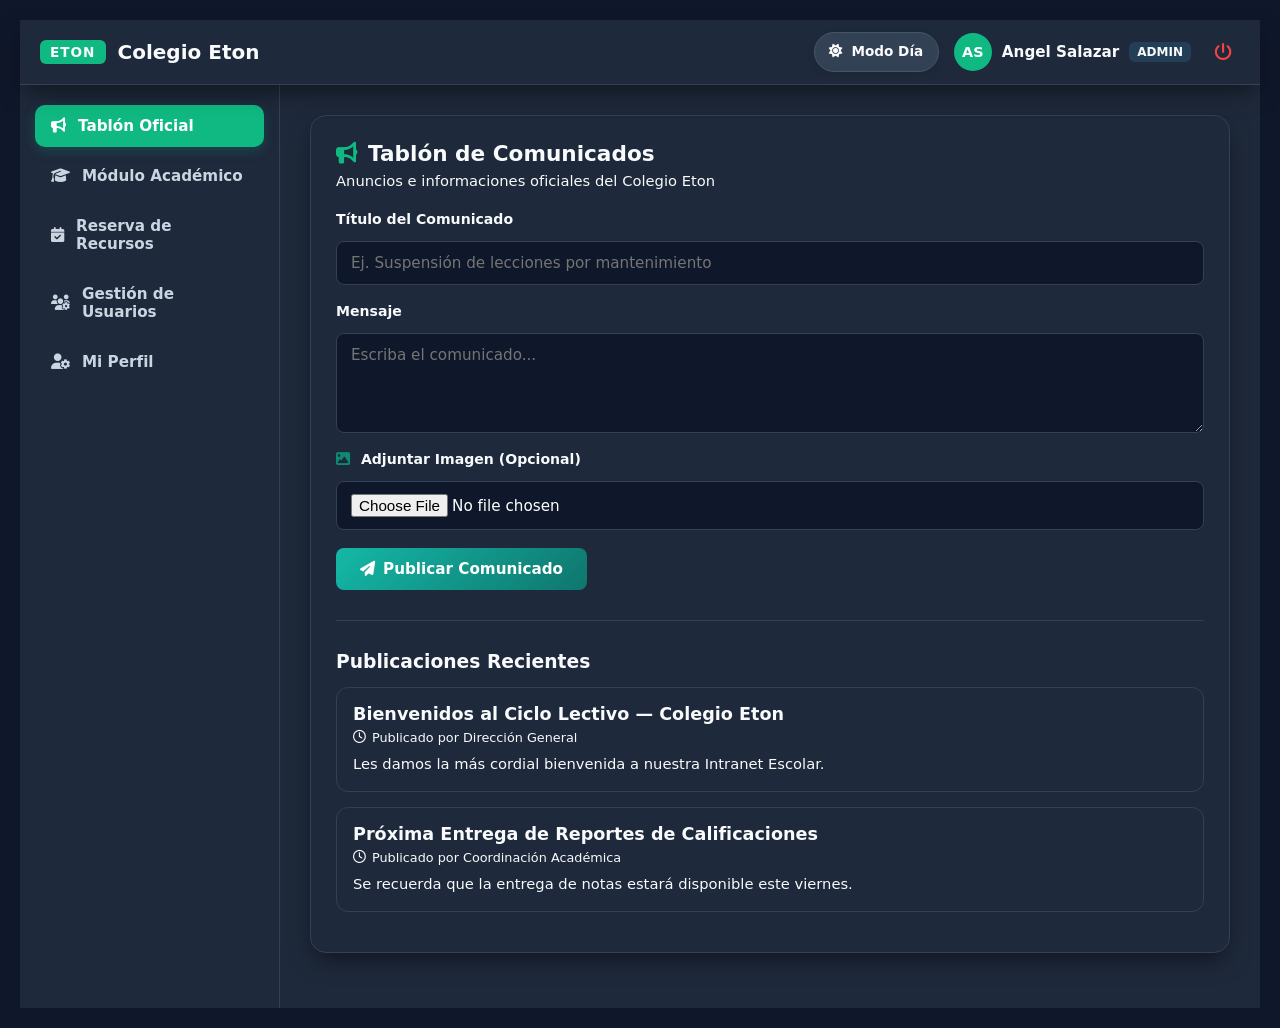
==== commit a66cac5c: "Fix: Modo noche/día global, persistencia en LocalStorage y cierre de sesión" ====
--- a/dashboard.html
+++ b/dashboard.html
@@ -1,5 +1,5 @@
 <!DOCTYPE html>
-<html lang="es" data-theme="dark">
+<html lang="es">
 <head>
   <meta charset="UTF-8">
   <meta name="viewport" content="width=device-width, initial-scale=1.0">
@@ -7,274 +7,142 @@
   <link rel="stylesheet" href="https://cdnjs.cloudflare.com/ajax/libs/font-awesome/6.4.0/css/all.min.css">
   <link rel="stylesheet" href="css/style.css">
 </head>
-<body class="dashboard-body">
+<body>
 
-  <!-- Container de Toasts Flotantes -->
-  <div id="toastContainer" class="toast-container"></div>
-
-  <!-- Navbar Glass Header -->
-  <header class="navbar-glass">
-    <div class="navbar-brand">
-      <div class="brand-logo">ETON</div>
-      <span class="brand-title">Colegio Eton</span>
+  <!-- BARRA SUPERIOR FIJA -->
+  <header class="top-navbar">
+    <div class="nav-brand">
+      <span class="brand-badge">ETON</span>
+      <h2>Colegio Eton</h2>
     </div>
 
-    <div class="navbar-right">
-      <button id="btnThemeToggle" class="theme-toggle-btn" title="Cambiar Tema (Oscuro/Claro)">
-        <i class="fa-solid fa-moon"></i>
+    <div class="nav-user">
+      <!-- Botón Cambio Día/Noche -->
+      <button class="theme-toggle-btn" id="themeToggleBtn" type="button">
+        <i class="fa-solid fa-moon" id="themeIcon"></i>
+        <span id="themeText">Modo Noche</span>
       </button>
 
-      <div class="user-profile-summary">
-        <img id="userAvatar" src="" alt="Avatar" class="avatar-small">
-        <div class="user-text">
-          <span id="userName" class="user-name">Cargando...</span>
-          <span id="userRoleBadge" class="badge-role">ROL</span>
-        </div>
-        <button id="btnLogout" class="btn-logout" title="Cerrar Sesión">
-          <i class="fa-solid fa-power-off"></i>
-        </button>
+      <div class="user-profile-info">
+        <div class="user-avatar" id="userAvatar">AS</div>
+        <span class="user-name" id="userName">Angel Salazar</span>
+        <span class="user-role-badge" id="userRole">ADMIN</span>
       </div>
+
+      <button class="btn-logout" id="btnLogout" title="Cerrar Sesión" type="button">
+        <i class="fa-solid fa-power-off"></i>
+      </button>
     </div>
   </header>
 
-  <!-- Layout Principal -->
-  <div class="dashboard-layout">
-    
-    <!-- Sidebar Mica -->
-    <aside class="sidebar-glass">
-      <nav>
-        <ul class="nav-menu">
-          <li>
-            <button class="nav-link active" data-tab="tab-announcements">
-              <i class="fa-solid fa-bullhorn"></i> Tablón Oficial
-            </button>
-          </li>
-          <li>
-            <button class="nav-link" data-tab="tab-academic" id="menuAcademic" style="display: none;">
-              <i class="fa-solid fa-graduation-cap"></i> Módulo Académico
-            </button>
-          </li>
-          <li>
-            <button class="nav-link" data-tab="tab-resources">
-              <i class="fa-solid fa-calendar-check"></i> Reserva de Recursos
-            </button>
-          </li>
-          <li>
-            <button class="nav-link" data-tab="tab-admin-users" id="menuAdminUsers" style="display: none;">
-              <i class="fa-solid fa-users-gear"></i> Gestión de Usuarios
-            </button>
-          </li>
-          <li>
-            <button class="nav-link" data-tab="tab-profile">
-              <i class="fa-solid fa-user-gear"></i> Mi Perfil
-            </button>
-          </li>
-        </ul>
-      </nav>
+  <!-- CONTENEDOR PRINCIPAL -->
+  <div class="main-wrapper">
+
+    <!-- NAVEGACIÓN LATERAL -->
+    <aside class="sidebar">
+      <a href="#" class="nav-item active" data-section="tablon">
+        <i class="fa-solid fa-bullhorn"></i> Tablón Oficial
+      </a>
+      <a href="#" class="nav-item" data-section="academico">
+        <i class="fa-solid fa-graduation-cap"></i> Módulo Académico
+      </a>
+      <a href="#" class="nav-item" data-section="recursos">
+        <i class="fa-solid fa-calendar-check"></i> Reserva de Recursos
+      </a>
+      <a href="#" class="nav-item" data-section="usuarios">
+        <i class="fa-solid fa-users-gear"></i> Gestión de Usuarios
+      </a>
+      <a href="#" class="nav-item" data-section="perfil">
+        <i class="fa-solid fa-user-gear"></i> Mi Perfil
+      </a>
     </aside>
 
-    <!-- Área Principal de Contenido -->
-    <main class="main-content">
+    <!-- CONTENIDO DINÁMICO -->
+    <main class="content-area">
+      
+      <!-- SECCIÓN 1: Tablón Oficial -->
+      <section id="section-tablon" class="dashboard-section">
+        <div class="card">
+          <h2 class="card-title">
+            <i class="fa-solid fa-bullhorn" style="color: var(--primary);"></i>
+            Tablón de Comunicados
+          </h2>
+          <p class="card-subtitle">Anuncios e informaciones oficiales del Colegio Eton</p>
 
-      <!-- Pestaña 1: Tablón Oficial -->
-      <section id="tab-announcements" class="tab-content">
-        <div class="glass-card">
-          <h2><i class="fa-solid fa-bullhorn" style="color: var(--accent-teal);"></i> Tablón de Comunicados</h2>
-          <p class="subtitle">Anuncios e informaciones oficiales del Colegio Eton</p>
-          <hr class="divider">
+          <form id="postForm">
+            <div class="form-group">
+              <label for="postTitle">Título del Comunicado</label>
+              <input type="text" id="postTitle" class="input-control" placeholder="Ej. Suspensión de lecciones por mantenimiento" required>
+            </div>
+            <div class="form-group">
+              <label for="postContent">Mensaje</label>
+              <textarea id="postContent" class="input-control" placeholder="Escriba el comunicado..." required></textarea>
+            </div>
+            <div class="form-group">
+              <label for="postImage"><i class="fa-solid fa-image"></i> Adjuntar Imagen (Opcional)</label>
+              <input type="file" id="postImage" class="input-control" accept="image/*">
+            </div>
+            <button type="submit" class="btn-primary">
+              <i class="fa-solid fa-paper-plane"></i> Publicar Comunicado
+            </button>
+          </form>
 
-          <div id="announcementFormContainer" style="display: none; margin-bottom: 20px;">
-            <form id="announcementForm" class="form-grid">
-              <div class="form-group" style="grid-column: span 2;">
-                <label for="annTitle"><i class="fa-solid fa-heading"></i> Título del Comunicado</label>
-                <input type="text" id="annTitle" placeholder="Ej. Suspensión de lecciones por mantenimiento" required>
-              </div>
-              <div class="form-group" style="grid-column: span 2;">
-                <label for="annBody"><i class="fa-solid fa-paragraph"></i> Mensaje</label>
-                <textarea id="annBody" rows="3" placeholder="Escriba el comunicado..." required></textarea>
-              </div>
-              <button type="submit" class="btn-primary" style="grid-column: span 2; justify-self: start;">
-                <i class="fa-solid fa-paper-plane"></i> Publicar Comunicado
-              </button>
-            </form>
-            <hr class="divider" style="margin-top: 20px;">
-          </div>
+          <hr style="margin: 30px 0; border: none; border-top: 1px solid var(--border-color);">
+          <h3 style="margin-bottom: 15px;">Publicaciones Recientes</h3>
 
-          <div id="announcementList" style="display: flex; flex-direction: column; gap: 14px;"></div>
-        </div>
-      </section>
-
-      <!-- Pestaña 2: Módulo Académico -->
-      <section id="tab-academic" class="tab-content" style="display: none;">
-        <div class="glass-card">
-          <h2><i class="fa-solid fa-graduation-cap" style="color: var(--accent-teal);"></i> Registro de Calificaciones y Asistencia</h2>
-          <p class="subtitle">Consulta e ingreso de expediente académico</p>
-          <hr class="divider">
-
-          <div class="table-container">
-            <table class="glass-table">
-              <thead>
-                <tr>
-                  <th>Materia</th>
-                  <th>Estudiante</th>
-                  <th>Parcial 1</th>
-                  <th>Parcial 2</th>
-                  <th>Asistencia</th>
-                  <th>Estado</th>
-                </tr>
-              </thead>
-              <tbody id="academicTableBody">
-                <tr>
-                  <td>Programación Web</td>
-                  <td>Angel Salazar</td>
-                  <td>98%</td>
-                  <td>95%</td>
-                  <td>100%</td>
-                  <td><span class="badge-role">Aprobado</span></td>
-                </tr>
-                <tr>
-                  <td>Base de Datos</td>
-                  <td>Angel Salazar</td>
-                  <td>90%</td>
-                  <td>92%</td>
-                  <td>98%</td>
-                  <td><span class="badge-role">Aprobado</span></td>
-                </tr>
-              </tbody>
-            </table>
+          <!-- Contenedor dinámico de comunicados guardados -->
+          <div id="postsContainer">
+            <div class="post-card">
+              <h4 class="post-title">Bienvenidos al Ciclo Lectivo — Colegio Eton</h4>
+              <div class="post-meta"><i class="fa-regular fa-clock"></i> Publicado por Dirección General</div>
+              <p class="post-body">Les damos la más cordial bienvenida a nuestra Intranet Escolar. A través de este portal podrán consultar expedientes y notas.</p>
+            </div>
           </div>
         </div>
       </section>
 
-      <!-- Pestaña 3: Reserva de Recursos -->
-      <section id="tab-resources" class="tab-content" style="display: none;">
-        <div class="glass-card">
-          <h2><i class="fa-solid fa-calendar-check" style="color: var(--accent-teal);"></i> Reserva de Aulas y Recursos</h2>
-          <p class="subtitle">Solicitud de espacios institucionales y laboratorio de cómputo</p>
-          <hr class="divider">
-
-          <form id="resourceForm" class="form-grid">
-            <div class="form-group">
-              <label for="resType"><i class="fa-solid fa-building"></i> Recurso / Aula</label>
-              <select id="resType">
-                <option value="Laboratorio Cómputo 1">Laboratorio Cómputo 1</option>
-                <option value="Proyector Multimedia A">Proyector Multimedia A</option>
-                <option value="Auditorio Principal">Auditorio Principal</option>
-              </select>
-            </div>
-            <div class="form-group">
-              <label for="resDate"><i class="fa-solid fa-calendar"></i> Fecha</label>
-              <input type="date" id="resDate" required>
-            </div>
-            <div class="form-group">
-              <label for="resTime"><i class="fa-solid fa-clock"></i> Hora</label>
-              <input type="time" id="resTime" required>
-            </div>
-            <button type="submit" class="btn-primary" style="margin-top: 22px;">
-              <i class="fa-solid fa-bookmark"></i> Confirmar Reserva
-            </button>
-          </form>
+      <!-- SECCIÓN 2: Módulo Académico -->
+      <section id="section-academico" class="dashboard-section" style="display: none;">
+        <div class="card">
+          <h2 class="card-title">
+            <i class="fa-solid fa-graduation-cap" style="color: var(--primary);"></i>
+            Registro de Calificaciones y Asistencia
+          </h2>
+          <p class="card-subtitle">Consulta e ingreso de expediente académico</p>
+          <p>Contenido del módulo académico cargado correctamente.</p>
         </div>
       </section>
 
-      <!-- Pestaña 4: Gestión de Usuarios (Admin) -->
-      <section id="tab-admin-users" class="tab-content" style="display: none;">
-        <div class="glass-card">
-          <h2><i class="fa-solid fa-users-gear" style="color: var(--accent-teal);"></i> Gestión de Personas y Roles</h2>
-          <p class="subtitle">Alta, consulta y administración de expedientes institucionales</p>
-          <hr class="divider">
-
-          <div class="table-container">
-            <table class="glass-table">
-              <thead>
-                <tr>
-                  <th>Usuario</th>
-                  <th>Nombre Completo</th>
-                  <th>Rol</th>
-                  <th>Correo</th>
-                  <th>Cédula</th>
-                </tr>
-              </thead>
-              <tbody>
-                <tr>
-                  <td>admin</td>
-                  <td>Administrador General</td>
-                  <td><span class="badge-role">ADMIN</span></td>
-                  <td>admin@eton.edu</td>
-                  <td>1-0000-0000</td>
-                </tr>
-                <tr>
-                  <td>profesor_perez</td>
-                  <td>Carlos Pérez</td>
-                  <td><span class="badge-role" style="background: var(--accent-purple);">DOCENTE</span></td>
-                  <td>cperez@eton.edu</td>
-                  <td>1-0888-0999</td>
-                </tr>
-              </tbody>
-            </table>
-          </div>
+      <!-- SECCIÓN 3: Reserva de Recursos -->
+      <section id="section-recursos" class="dashboard-section" style="display: none;">
+        <div class="card">
+          <h2 class="card-title">
+            <i class="fa-solid fa-calendar-check" style="color: var(--primary);"></i>
+            Reserva de Recursos
+          </h2>
+          <p class="card-subtitle">Apartado de salas de cómputo, proyectores y laboratorios</p>
         </div>
       </section>
 
-      <!-- Pestaña 5: Mi Perfil -->
-      <section id="tab-profile" class="tab-content" style="display: none;">
-        <div class="glass-card">
-          <h2><i class="fa-solid fa-user-gear" style="color: var(--accent-teal);"></i> Configuración de Mi Perfil</h2>
-          <p class="subtitle">Ajustes personales, fotografía y datos institucionales</p>
-          <hr class="divider">
+      <!-- SECCIÓN 4: Gestión de Usuarios -->
+      <section id="section-usuarios" class="dashboard-section" style="display: none;">
+        <div class="card">
+          <h2 class="card-title">
+            <i class="fa-solid fa-users-gear" style="color: var(--primary);"></i>
+            Gestión de Usuarios
+          </h2>
+          <p class="card-subtitle">Administración de cuentas de estudiantes, docentes y tutores</p>
+        </div>
+      </section>
 
-          <div class="profile-container">
-            <div class="avatar-upload-section">
-              <img id="profileLargeAvatar" src="" alt="Avatar Ampliado" class="avatar-large">
-              <span class="badge-role" id="profileRoleBadge">ROL</span>
-              
-              <div style="display: flex; gap: 8px; margin-top: 10px;">
-                <label for="avatarInput" class="btn-primary" style="padding: 6px 12px; font-size: 0.82rem; cursor: pointer;">
-                  <i class="fa-solid fa-camera"></i> Cambiar
-                </label>
-                <input type="file" id="avatarInput" accept="image/*" style="display: none;">
-                
-                <button type="button" id="btnDeleteAvatar" class="btn-logout" style="padding: 6px 12px; font-size: 0.82rem;">
-                  <i class="fa-solid fa-trash-can"></i> Borrar
-                </button>
-              </div>
-            </div>
-
-            <form id="profileForm" class="form-grid" style="flex: 1;" novalidate>
-              <div class="form-group">
-                <label for="profileFullName"><i class="fa-solid fa-id-card"></i> Nombre Completo *</label>
-                <input type="text" id="profileFullName" required placeholder="Ej. Ana Martínez">
-                <small class="error-msg" id="errFullName"></small>
-              </div>
-
-              <div class="form-group">
-                <label for="profileUsername"><i class="fa-solid fa-user"></i> Usuario</label>
-                <input type="text" id="profileUsername" readonly class="input-disabled">
-              </div>
-
-              <div class="form-group">
-                <label for="profileIdNumber"><i class="fa-solid fa-address-card"></i> Identificación / Cédula *</label>
-                <input type="text" id="profileIdNumber" required placeholder="Solo números" maxlength="12">
-                <small class="error-msg" id="errIdNumber"></small>
-              </div>
-
-              <div class="form-group">
-                <label for="profileEmail"><i class="fa-solid fa-envelope"></i> Correo Electrónico *</label>
-                <input type="email" id="profileEmail" required placeholder="correo@ejemplo.com">
-                <small class="error-msg" id="errEmail"></small>
-              </div>
-
-              <div class="form-group">
-                <label for="profilePhone"><i class="fa-solid fa-phone"></i> Teléfono *</label>
-                <input type="tel" id="profilePhone" required placeholder="Solo números (8 dígitos)" maxlength="8">
-                <small class="error-msg" id="errPhone"></small>
-              </div>
-
-              <button type="submit" class="btn-primary" style="grid-column: span 2; justify-self: start; margin-top: 10px;">
-                <i class="fa-solid fa-floppy-disk"></i> Guardar Cambios
-              </button>
-            </form>
-          </div>
+      <!-- SECCIÓN 5: Mi Perfil -->
+      <section id="section-perfil" class="dashboard-section" style="display: none;">
+        <div class="card">
+          <h2 class="card-title">
+            <i class="fa-solid fa-user-gear" style="color: var(--primary);"></i>
+            Mi Perfil Institucional
+          </h2>
+          <p class="card-subtitle">Información general de la cuenta activa</p>
         </div>
       </section>
 
--- a/css/style.css
+++ b/css/style.css
@@ -393,4 +393,1073 @@
 
 @keyframes fadeOut {
   to { transform: translateX(120%); opacity: 0; }
+}
+
+
+/* Variables globales para colores y medidas */
+:root {
+  --primary-color: #0d8a72;
+  --primary-hover: #0a6c59;
+  --bg-color: #f4f6f9;
+  --card-bg: #ffffff;
+  --text-main: #2c3e50;
+  --text-muted: #7f8c8d;
+  --border-color: #e0e6ed;
+  --radius: 12px;
+}
+
+* {
+  box-sizing: border-box;
+  margin: 0;
+  padding: 0;
+  font-family: 'Segoe UI', Tahoma, Geneva, Verdana, sans-serif;
+}
+
+body {
+  background-color: var(--bg-color);
+  display: flex;
+  justify-content: center;
+  align-items: center;
+  min-height: 100vh;
+  padding: 20px;
+}
+
+/* Tarjeta contenedora principal */
+.login-container {
+  background: var(--card-bg);
+  width: 100%;
+  max-width: 440px;
+  padding: 35px 30px;
+  border-radius: var(--radius);
+  box-shadow: 0 10px 25px rgba(0, 0, 0, 0.08);
+}
+
+/* Encabezado */
+.header {
+  text-align: center;
+  margin-bottom: 25px;
+}
+
+.brand-tag {
+  font-size: 0.85rem;
+  font-weight: 700;
+  color: var(--primary-color);
+  letter-spacing: 1.5px;
+  text-transform: uppercase;
+}
+
+.header h1 {
+  font-size: 1.8rem;
+  color: var(--text-main);
+  margin: 5px 0 3px 0;
+}
+
+.header p {
+  font-size: 0.9rem;
+  color: var(--text-muted);
+}
+
+/* Pestañas (Iniciar Sesión / Crear Cuenta) */
+.tabs {
+  display: flex;
+  background: #f0f3f7;
+  border-radius: 8px;
+  padding: 4px;
+  margin-bottom: 25px;
+}
+
+.tab-btn {
+  flex: 1;
+  padding: 10px;
+  border: none;
+  background: transparent;
+  color: var(--text-muted);
+  font-weight: 600;
+  font-size: 0.9rem;
+  border-radius: 6px;
+  cursor: pointer;
+  transition: all 0.3s ease;
+  display: flex;
+  align-items: center;
+  justify-content: center;
+  gap: 8px;
+}
+
+.tab-btn.active {
+  background: #ffffff;
+  color: var(--primary-color);
+  box-shadow: 0 2px 5px rgba(0, 0, 0, 0.05);
+}
+
+/* Grupos de entrada */
+.form-group {
+  margin-bottom: 18px;
+}
+
+.form-group label {
+  display: block;
+  font-size: 0.88rem;
+  font-weight: 600;
+  color: var(--text-main);
+  margin-bottom: 6px;
+}
+
+.form-group label i {
+  margin-right: 6px;
+  color: var(--primary-color);
+}
+
+.input-control {
+  width: 100%;
+  padding: 12px 14px;
+  border: 1px solid var(--border-color);
+  border-radius: 8px;
+  font-size: 0.95rem;
+  color: var(--text-main);
+  background-color: #fafbfc;
+  transition: border-color 0.2s, box-shadow 0.2s;
+}
+
+.input-control:focus {
+  outline: none;
+  border-color: var(--primary-color);
+  box-shadow: 0 0 0 3px rgba(13, 138, 114, 0.15);
+  background-color: #ffffff;
+}
+
+select.input-control {
+  cursor: pointer;
+}
+
+/* Botón principal */
+.btn-submit {
+  width: 100%;
+  padding: 13px;
+  background-color: var(--primary-color);
+  color: white;
+  border: none;
+  border-radius: 8px;
+  font-size: 1rem;
+  font-weight: 600;
+  cursor: pointer;
+  transition: background 0.2s ease;
+  display: flex;
+  align-items: center;
+  justify-content: center;
+  gap: 8px;
+  margin-top: 10px;
+}
+
+.btn-submit:hover {
+  background-color: var(--primary-hover);
+}
+/* ==========================================
+   VARIABLES DE TEMA (MODO DÍA / NOCHE)
+   ========================================== */
+:root {
+  /* MODO DÍA (Por defecto) */
+  --bg-main: #f4f6f9;
+  --bg-card: #ffffff;
+  --bg-sidebar: #ffffff;
+  --bg-header: #ffffff;
+  --text-main: #1e293b;
+  --text-muted: #64748b;
+  --border-color: #e2e8f0;
+  
+  --primary: #0d8a72;
+  --primary-hover: #0a6c59;
+  --primary-light: #e6f4f1;
+  
+  --shadow: 0 4px 15px rgba(0, 0, 0, 0.05);
+  --table-hover: #f8fafc;
+}
+
+/* MODO NOCHE (Tema Oscuro) */
+body.dark-mode {
+  --bg-main: #0f172a;
+  --bg-card: #1e293b;
+  --bg-sidebar: #1e293b;
+  --bg-header: #1e293b;
+  --text-main: #f8fafc;
+  --text-muted: #94a3b8;
+  --border-color: #334155;
+  
+  --primary: #10b981;
+  --primary-hover: #059669;
+  --primary-light: rgba(16, 185, 129, 0.15);
+  
+  --shadow: 0 4px 20px rgba(0, 0, 0, 0.3);
+  --table-hover: #334155;
+}
+
+/* ==========================================
+   RESET & LAYOUT ESTRUCTURAL
+   ========================================== */
+* {
+  box-sizing: border-box;
+  margin: 0;
+  padding: 0;
+  font-family: 'Segoe UI', system-ui, -apple-system, sans-serif;
+  transition: background-color 0.3s ease, color 0.3s ease, border-color 0.3s ease;
+}
+
+body {
+  background-color: var(--bg-main);
+  color: var(--text-main);
+  min-height: 100vh;
+  display: flex;
+  flex-direction: column;
+}
+
+/* HEADER ARRIBA EN TODA LA PÁGINA */
+.top-navbar {
+  height: 65px;
+  background-color: var(--bg-header);
+  border-bottom: 1px solid var(--border-color);
+  display: flex;
+  align-items: center;
+  justify-content: space-between;
+  padding: 0 25px;
+  box-shadow: var(--shadow);
+  z-index: 10;
+}
+
+.nav-brand {
+  display: flex;
+  align-items: center;
+  gap: 12px;
+}
+
+.brand-badge {
+  background-color: var(--primary);
+  color: white;
+  padding: 4px 10px;
+  border-radius: 6px;
+  font-weight: 800;
+  font-size: 0.85rem;
+}
+
+.nav-user {
+  display: flex;
+  align-items: center;
+  gap: 15px;
+}
+
+.theme-toggle-btn {
+  background: transparent;
+  border: 1px solid var(--border-color);
+  color: var(--text-main);
+  padding: 8px 12px;
+  border-radius: 20px;
+  cursor: pointer;
+  display: flex;
+  align-items: center;
+  gap: 8px;
+  font-size: 0.85rem;
+  font-weight: 600;
+}
+
+.theme-toggle-btn:hover {
+  background-color: var(--primary-light);
+}
+
+.user-avatar {
+  width: 36px;
+  height: 36px;
+  border-radius: 50%;
+  background-color: var(--primary);
+  color: white;
+  display: flex;
+  align-items: center;
+  justify-content: center;
+  font-weight: bold;
+  font-size: 0.85rem;
+}
+
+.user-role-badge {
+  background: var(--primary-light);
+  color: var(--primary);
+  padding: 2px 8px;
+  border-radius: 4px;
+  font-size: 0.75rem;
+  font-weight: 700;
+  text-transform: uppercase;
+}
+
+.btn-logout {
+  background: transparent;
+  border: none;
+  color: #ef4444;
+  font-size: 1.1rem;
+  cursor: pointer;
+  padding: 5px;
+}
+
+/* ESTRUCTURA PRINCIPAL (SIDEBAR + MAIN CONTENT) */
+.main-wrapper {
+  display: flex;
+  flex: 1;
+}
+
+/* SIDEBAR A LA IZQUIERDA */
+.sidebar {
+  width: 250px;
+  background-color: var(--bg-sidebar);
+  border-right: 1px solid var(--border-color);
+  padding: 20px 15px;
+  display: flex;
+  flex-direction: column;
+  gap: 8px;
+}
+
+.nav-item {
+  display: flex;
+  align-items: center;
+  gap: 12px;
+  padding: 12px 16px;
+  border-radius: 10px;
+  color: var(--text-muted);
+  text-decoration: none;
+  font-weight: 500;
+  font-size: 0.95rem;
+  transition: all 0.2s ease;
+}
+
+.nav-item:hover {
+  background-color: var(--primary-light);
+  color: var(--primary);
+}
+
+.nav-item.active {
+  background-color: var(--primary);
+  color: white;
+  box-shadow: 0 4px 12px rgba(13, 138, 114, 0.25);
+}
+
+/* CONTENIDO PRINCIPAL A LA DERECHA */
+.content-area {
+  flex: 1;
+  padding: 30px;
+}
+
+.card {
+  background-color: var(--bg-card);
+  border: 1px solid var(--border-color);
+  border-radius: 14px;
+  padding: 25px;
+  box-shadow: var(--shadow);
+}
+
+.card-title {
+  display: flex;
+  align-items: center;
+  gap: 10px;
+  font-size: 1.3rem;
+  color: var(--text-main);
+  margin-bottom: 5px;
+}
+
+.card-subtitle {
+  color: var(--text-muted);
+  font-size: 0.9rem;
+  margin-bottom: 20px;
+}
+
+/* TABLAS */
+.table-container {
+  width: 100%;
+  overflow-x: auto;
+}
+
+table {
+  width: 100%;
+  border-collapse: collapse;
+  text-align: left;
+}
+
+th {
+  padding: 12px 16px;
+  border-bottom: 2px solid var(--border-color);
+  color: var(--text-muted);
+  font-size: 0.8rem;
+  text-transform: uppercase;
+  letter-spacing: 0.5px;
+}
+
+td {
+  padding: 16px;
+  border-bottom: 1px solid var(--border-color);
+  color: var(--text-main);
+  font-size: 0.9rem;
+}
+
+tbody tr:hover {
+  background-color: var(--table-hover);
+}
+
+.status-badge {
+  background-color: rgba(16, 185, 129, 0.15);
+  color: var(--primary);
+  padding: 4px 10px;
+  border-radius: 20px;
+  font-size: 0.75rem;
+  font-weight: 700;
+}
+/* ==========================================
+   VARIABLES DE TEMA (ALTO CONTRASTE Y LEGIBILIDAD)
+   ========================================== */
+:root {
+  /* MODO DÍA (Por defecto) */
+  --bg-main: #f8fafc;
+  --bg-card: #ffffff;
+  --bg-sidebar: #ffffff;
+  --bg-header: #ffffff;
+  --bg-input: #f1f5f9;
+  
+  --text-main: #0f172a;       /* Texto principal casi negro para máxima lectura */
+  --text-muted: #475569;      /* Texto secundario gris oscuro legible */
+  --border-color: #cbd5e1;
+  
+  --primary: #0d8a72;
+  --primary-hover: #0a6c59;
+  --primary-light: #e6f4f1;
+  --accent-badge: #e0f2fe;
+  --accent-badge-text: #0369a1;
+
+  --shadow: 0 4px 6px -1px rgba(0, 0, 0, 0.1), 0 2px 4px -2px rgba(0, 0, 0, 0.1);
+}
+
+/* MODO NOCHE (Tema Oscuro Mejorado) */
+body.dark-mode {
+  --bg-main: #0b0f19;
+  --bg-card: #151c2c;
+  --bg-sidebar: #151c2c;
+  --bg-header: #151c2c;
+  --bg-input: #1e293b;
+  
+  --text-main: #f8fafc;       /* Blanco brillante para excelente contraste */
+  --text-muted: #cbd5e1;      /* Gris claro de alta legibilidad */
+  --border-color: #334155;
+  
+  --primary: #10b981;
+  --primary-hover: #059669;
+  --primary-light: rgba(16, 185, 129, 0.15);
+  --accent-badge: rgba(56, 189, 248, 0.15);
+  --accent-badge-text: #38bdf8;
+
+  --shadow: 0 10px 25px -5px rgba(0, 0, 0, 0.5);
+}
+
+/* ==========================================
+   RESET & LAYOUT BASE
+   ========================================== */
+* {
+  box-sizing: border-box;
+  margin: 0;
+  padding: 0;
+  font-family: 'Segoe UI', system-ui, -apple-system, sans-serif;
+  transition: background-color 0.25s ease, color 0.25s ease, border-color 0.25s ease;
+}
+
+body {
+  background-color: var(--bg-main);
+  color: var(--text-main);
+  min-height: 100vh;
+  display: flex;
+  flex-direction: column;
+}
+
+/* ==========================================
+   HEADER SUPERIOR (FIXED & RESPONSIVE)
+   ========================================== */
+.top-navbar {
+  width: 100%;
+  height: 65px;
+  background-color: var(--bg-header);
+  border-bottom: 1px solid var(--border-color);
+  display: flex;
+  align-items: center;
+  justify-content: space-between;
+  padding: 0 20px;
+  position: sticky;
+  top: 0;
+  z-index: 100;
+  box-shadow: var(--shadow);
+}
+
+.nav-brand {
+  display: flex;
+  align-items: center;
+  gap: 12px;
+}
+
+.brand-badge {
+  background-color: var(--primary);
+  color: #ffffff;
+  padding: 4px 10px;
+  border-radius: 6px;
+  font-weight: 800;
+  font-size: 0.85rem;
+  letter-spacing: 1px;
+}
+
+.nav-brand h2 {
+  font-size: 1.25rem;
+  font-weight: 700;
+  color: var(--text-main);
+}
+
+.nav-user {
+  display: flex;
+  align-items: center;
+  gap: 15px;
+}
+
+.theme-toggle-btn {
+  background: var(--bg-input);
+  border: 1px solid var(--border-color);
+  color: var(--text-main);
+  padding: 8px 14px;
+  border-radius: 20px;
+  cursor: pointer;
+  display: flex;
+  align-items: center;
+  gap: 8px;
+  font-size: 0.85rem;
+  font-weight: 600;
+}
+
+.theme-toggle-btn:hover {
+  border-color: var(--primary);
+}
+
+.user-profile-info {
+  display: flex;
+  align-items: center;
+  gap: 10px;
+}
+
+.user-avatar {
+  width: 38px;
+  height: 38px;
+  border-radius: 50%;
+  background-color: var(--primary);
+  color: #ffffff;
+  display: flex;
+  align-items: center;
+  justify-content: center;
+  font-weight: 700;
+  font-size: 0.9rem;
+}
+
+.user-name {
+  font-size: 0.95rem;
+  font-weight: 600;
+  color: var(--text-main);
+}
+
+.user-role-badge {
+  background: var(--accent-badge);
+  color: var(--accent-badge-text);
+  padding: 3px 8px;
+  border-radius: 6px;
+  font-size: 0.75rem;
+  font-weight: 700;
+  text-transform: uppercase;
+}
+
+.btn-logout {
+  background: transparent;
+  border: none;
+  color: #ef4444;
+  font-size: 1.1rem;
+  cursor: pointer;
+  padding: 8px;
+  border-radius: 8px;
+}
+
+.btn-logout:hover {
+  background-color: rgba(239, 68, 68, 0.1);
+}
+
+/* ==========================================
+   ESTRUCTURA DASHBOARD (SIDEBAR + MAIN)
+   ========================================== */
+.main-wrapper {
+  display: flex;
+  flex: 1;
+  width: 100%;
+}
+
+/* SIDEBAR LATERAL */
+.sidebar {
+  width: 260px;
+  background-color: var(--bg-sidebar);
+  border-right: 1px solid var(--border-color);
+  padding: 20px 15px;
+  display: flex;
+  flex-direction: column;
+  gap: 8px;
+  shrink: 0;
+}
+
+.nav-item {
+  display: flex;
+  align-items: center;
+  gap: 12px;
+  padding: 12px 16px;
+  border-radius: 10px;
+  color: var(--text-muted);
+  text-decoration: none;
+  font-weight: 600;
+  font-size: 0.95rem;
+}
+
+.nav-item:hover {
+  background-color: var(--primary-light);
+  color: var(--primary);
+}
+
+.nav-item.active {
+  background-color: var(--primary);
+  color: #ffffff !important;
+  box-shadow: 0 4px 12px rgba(13, 138, 114, 0.3);
+}
+
+/* CONTENIDO PRINCIPAL */
+.content-area {
+  flex: 1;
+  padding: 30px;
+  max-width: 1200px;
+}
+
+.card {
+  background-color: var(--bg-card);
+  border: 1px solid var(--border-color);
+  border-radius: 16px;
+  padding: 25px;
+  margin-bottom: 25px;
+  box-shadow: var(--shadow);
+}
+
+.card-title {
+  display: flex;
+  align-items: center;
+  gap: 10px;
+  font-size: 1.35rem;
+  font-weight: 700;
+  color: var(--text-main);
+  margin-bottom: 6px;
+}
+
+.card-subtitle {
+  color: var(--text-muted);
+  font-size: 0.92rem;
+  margin-bottom: 22px;
+}
+
+/* FORMULARIOS Y CAMPOS DE TEXTO */
+.form-group {
+  margin-bottom: 18px;
+}
+
+.form-group label {
+  display: block;
+  font-size: 0.88rem;
+  font-weight: 600;
+  color: var(--text-main);
+  margin-bottom: 8px;
+}
+
+.input-control {
+  width: 100%;
+  padding: 12px 14px;
+  border: 1px solid var(--border-color);
+  border-radius: 8px;
+  font-size: 0.95rem;
+  color: var(--text-main);
+  background-color: var(--bg-input);
+}
+
+.input-control:focus {
+  outline: none;
+  border-color: var(--primary);
+}
+
+textarea.input-control {
+  min-height: 100px;
+  resize: vertical;
+}
+
+.btn-primary {
+  padding: 12px 24px;
+  background-color: var(--primary);
+  color: #ffffff;
+  border: none;
+  border-radius: 8px;
+  font-weight: 600;
+  font-size: 0.95rem;
+  cursor: pointer;
+  display: inline-flex;
+  align-items: center;
+  gap: 8px;
+}
+
+.btn-primary:hover {
+  background-color: var(--primary-hover);
+}
+
+/* ANUNCIOS Y COMUNICADOS */
+.post-card {
+  background-color: var(--bg-main);
+  border: 1px solid var(--border-color);
+  border-radius: 12px;
+  padding: 18px;
+  margin-top: 15px;
+}
+
+.post-title {
+  font-size: 1.1rem;
+  font-weight: 700;
+  color: var(--text-main);
+  margin-bottom: 5px;
+}
+
+.post-meta {
+  font-size: 0.82rem;
+  color: var(--text-muted);
+  margin-bottom: 10px;
+  display: flex;
+  align-items: center;
+  gap: 6px;
+}
+
+.post-body {
+  font-size: 0.93rem;
+  color: var(--text-main);
+  line-height: 1.5;
+}
+
+/* ==========================================
+   DISEÑO RESPONSIVE (MÓVILES Y TABLETS)
+   ========================================== */
+@media (max-width: 900px) {
+  .main-wrapper {
+    flex-direction: column;
+  }
+
+  .sidebar {
+    width: 100%;
+    flex-direction: row;
+    overflow-x: auto;
+    padding: 10px;
+    border-right: none;
+    border-bottom: 1px solid var(--border-color);
+  }
+
+  .nav-item {
+    white-space: nowrap;
+    padding: 8px 14px;
+    font-size: 0.88rem;
+  }
+
+  .content-area {
+    padding: 15px;
+  }
+
+  .user-name {
+    display: none; /* Ocultar nombre en pantallas muy pequeñas */
+  }
+}
+/* --- PARCHE MODO NOCHE Y CONTRASTE --- */
+body.dark-mode {
+  background-color: #0f172a !important;
+  color: #f8fafc !important;
+}
+
+/* Fuerza el fondo y texto claro en cards, header e inputs cuando activa dark-mode */
+body.dark-mode .top-navbar,
+body.dark-mode .sidebar,
+body.dark-mode .card {
+  background-color: #1e293b !important;
+  border-color: #334155 !important;
+  color: #f8fafc !important;
+}
+
+body.dark-mode .input-control {
+  background-color: #0f172a !important;
+  border-color: #334155 !important;
+  color: #ffffff !important;
+}
+
+body.dark-mode .post-card {
+  background-color: #0f172a !important;
+  border-color: #334155 !important;
+}
+
+body.dark-mode h1, body.dark-mode h2, body.dark-mode h3, body.dark-mode h4,
+body.dark-mode span, body.dark-mode p, body.dark-mode label {
+  color: #f8fafc !important;
+}
+
+/* Botón de Modo Noche visualmente claro */
+.theme-toggle-btn {
+  cursor: pointer;
+  display: inline-flex;
+  align-items: center;
+  gap: 8px;
+  padding: 6px 12px;
+  border-radius: 20px;
+}
+
+/* ======================================================
+   CORRECCIÓN DEFINITIVA DE MODO NOCHE & BOTÓN DE TEMA
+   ====================================================== */
+
+/* 1. Fondo global oscuro al activar dark-mode */
+html.dark-mode,
+body.dark-mode {
+  background-color: #0f172a !important;
+  color: #f8fafc !important;
+}
+
+/* 2. Contenedores principales en modo noche */
+body.dark-mode .top-navbar,
+body.dark-mode .sidebar,
+body.dark-mode .card,
+body.dark-mode .post-card,
+body.dark-mode main,
+body.dark-mode section {
+  background-color: #1e293b !important;
+  border-color: #334155 !important;
+  color: #f8fafc !important;
+}
+
+body.dark-mode h1, 
+body.dark-mode h2, 
+body.dark-mode h3, 
+body.dark-mode h4, 
+body.dark-mode p, 
+body.dark-mode span, 
+body.dark-mode label {
+  color: #f8fafc !important;
+}
+
+body.dark-mode .input-control {
+  background-color: #0f172a !important;
+  border-color: #334155 !important;
+  color: #ffffff !important;
+}
+
+/* 3. Corrección visual del botón "Modo Noche" en la barra */
+.theme-toggle-btn {
+  display: inline-flex !important;
+  align-items: center !important;
+  gap: 8px !important;
+  padding: 6px 14px !important;
+  background-color: #f1f5f9 !important;
+  border: 1px solid #cbd5e1 !important;
+  border-radius: 20px !important;
+  color: #1e293b !important;
+  font-size: 0.85rem !important;
+  font-weight: 600 !important;
+  cursor: pointer !important;
+  white-space: nowrap !important;
+  line-height: 1 !important;
+}
+
+body.dark-mode .theme-toggle-btn {
+  background-color: #334155 !important;
+  border-color: #475569 !important;
+  color: #f8fafc !important;
+}
+/* ======================================================
+   CORRECCIÓN GLOBAL DE MODO NOCHE & BOTÓN DE TEMA
+   ====================================================== */
+
+/* Posición del botón en el Login */
+.theme-container {
+  position: absolute;
+  top: 20px;
+  right: 20px;
+  z-index: 1000;
+}
+
+.theme-toggle-btn {
+  display: inline-flex;
+  align-items: center;
+  gap: 8px;
+  padding: 8px 16px;
+  background-color: #ffffff;
+  border: 1px solid #cbd5e1;
+  border-radius: 20px;
+  color: #0f172a;
+  font-size: 0.85rem;
+  font-weight: 600;
+  cursor: pointer;
+  box-shadow: 0 2px 8px rgba(0,0,0,0.08);
+}
+
+/* MODO NOCHE PARA TODO EL PROYECTO */
+html.dark-mode,
+body.dark-mode {
+  background-color: #0f172a !important;
+  color: #f8fafc !important;
+}
+
+body.dark-mode .login-container,
+body.dark-mode .card,
+body.dark-mode .top-navbar,
+body.dark-mode .sidebar {
+  background-color: #1e293b !important;
+  border-color: #334155 !important;
+  color: #f8fafc !important;
+}
+
+body.dark-mode .theme-toggle-btn {
+  background-color: #334155 !important;
+  border-color: #475569 !important;
+  color: #ffffff !important;
+}
+
+body.dark-mode .input-control,
+body.dark-mode select.input-control {
+  background-color: #0f172a !important;
+  border-color: #334155 !important;
+  color: #ffffff !important;
+}
+
+body.dark-mode label,
+body.dark-mode h1,
+body.dark-mode h2,
+body.dark-mode p {
+  color: #f8fafc !important;
+}
+/* ======================================================
+   CORRECCIÓN DE TEMA (DÍA / NOCHE) Y CONTENEDORES
+   ====================================================== */
+
+/* MODO DÍA (POR DEFECTO) */
+:root {
+  --bg-body: #f1f5f9;
+  --bg-container: #ffffff;
+  --bg-card: #ffffff;
+  --text-main: #0f172a;
+  --text-muted: #64748b;
+  --border-color: #e2e8f0;
+}
+
+/* MODO NOCHE ACTIVADO EN HTML O BODY */
+html.dark-mode,
+body.dark-mode {
+  --bg-body: #0b0f19;
+  --bg-container: #151c2c;
+  --bg-card: #1e293b;
+  --text-main: #f8fafc;
+  --text-muted: #cbd5e1;
+  --border-color: #334155;
+}
+
+/* Aplicación global de variables */
+html, body {
+  background-color: var(--bg-body) !important;
+  color: var(--text-main) !important;
+}
+
+.top-navbar,
+.sidebar,
+.card,
+.main-wrapper,
+.content-area,
+.post-card {
+  background-color: var(--bg-card) !important;
+  border-color: var(--border-color) !important;
+  color: var(--text-main) !important;
+}
+
+.top-navbar h2, .card-title, .post-title, label, p, span {
+  color: var(--text-main) !important;
+}
+
+/* Botón Tema Ajustado (Sin texto cortado) */
+.theme-toggle-btn {
+  display: inline-flex !important;
+  align-items: center !important;
+  gap: 8px !important;
+  padding: 6px 14px !important;
+  background-color: transparent !important;
+  border: 1px solid var(--border-color) !important;
+  border-radius: 20px !important;
+  color: var(--text-main) !important;
+  font-size: 0.85rem !important;
+  font-weight: 600 !important;
+  cursor: pointer !important;
+  white-space: nowrap !important;
+  min-width: 120px !important;
+}
+/* ======================================================
+   SOLUCIÓN MODO DÍA / NOCHE Y CONTENEDORES
+   ====================================================== */
+
+/* Tema Día (Por Defecto) */
+:root {
+  --bg-main: #f1f5f9;
+  --bg-card: #ffffff;
+  --text-main: #0f172a;
+  --text-muted: #64748b;
+  --border-color: #cbd5e1;
+}
+
+/* Tema Noche (Cuando html o body tiene la clase dark-mode) */
+html.dark-mode,
+body.dark-mode {
+  --bg-main: #0b0f19;
+  --bg-card: #1e293b;
+  --text-main: #f8fafc;
+  --text-muted: #cbd5e1;
+  --border-color: #334155;
+}
+
+/* Forzar el cambio de color en toda la pantalla */
+html, body {
+  background-color: var(--bg-main) !important;
+  color: var(--text-main) !important;
+}
+
+.main-wrapper,
+.content-area,
+.top-navbar,
+.sidebar,
+.card,
+.post-card {
+  background-color: var(--bg-card) !important;
+  border-color: var(--border-color) !important;
+  color: var(--text-main) !important;
+}
+
+h1, h2, h3, h4, p, span, label {
+  color: var(--text-main) !important;
+}
+
+.input-control {
+  background-color: var(--bg-main) !important;
+  border-color: var(--border-color) !important;
+  color: var(--text-main) !important;
+}
+
+/* Fix para que el botón de Modo Día/Noche no corte el texto */
+.theme-toggle-btn {
+  display: inline-flex !important;
+  align-items: center !important;
+  gap: 8px !important;
+  padding: 6px 14px !important;
+  background-color: transparent !important;
+  border: 1px solid var(--border-color) !important;
+  border-radius: 20px !important;
+  color: var(--text-main) !important;
+  font-size: 0.85rem !important;
+  font-weight: 600 !important;
+  cursor: pointer !important;
+  white-space: nowrap !important;
+  min-width: 125px !important;
 }
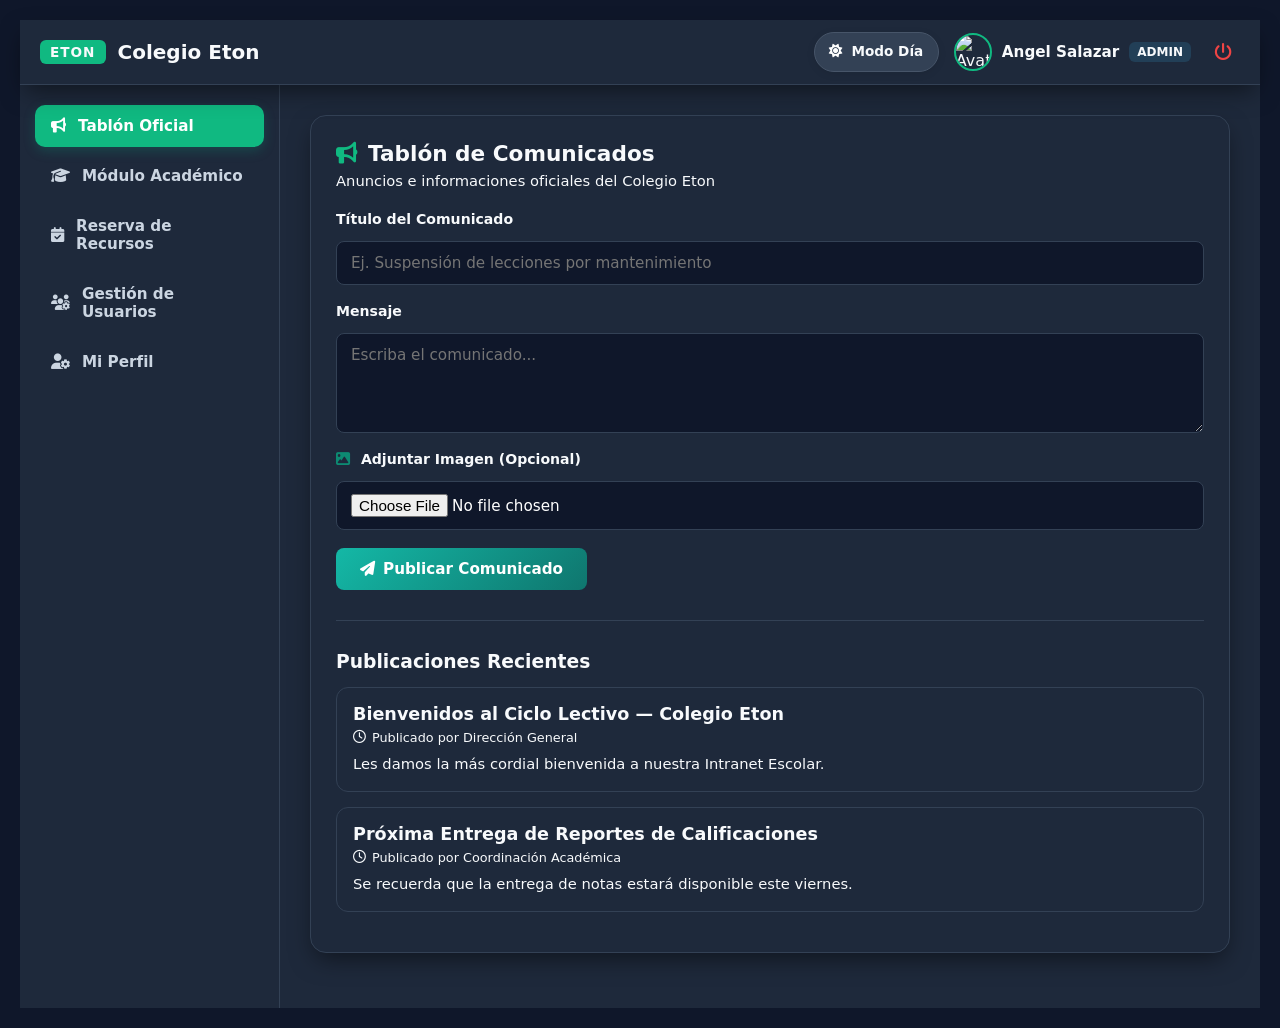
==== commit 69f96ad3: "Fix: Agregar formulario de perfil e imagen avatar a dashboard.html" ====
--- a/dashboard.html
+++ b/dashboard.html
@@ -23,10 +23,12 @@
         <span id="themeText">Modo Noche</span>
       </button>
 
-      <div class="user-profile-info">
-        <div class="user-avatar" id="userAvatar">AS</div>
+      <div class="user-profile-info" style="display: flex; align-items: center; gap: 10px;">
+        <!-- Imagen de Perfil en la barra superior (Reparada) -->
+        <img id="userAvatar" src="https://ui-avatars.com/api/?name=Angel+Salazar&background=0d9488&color=fff&bold=true" alt="Avatar" style="width: 38px; height: 38px; border-radius: 50%; object-fit: cover; border: 2px solid var(--primary);">
+        
         <span class="user-name" id="userName">Angel Salazar</span>
-        <span class="user-role-badge" id="userRole">ADMIN</span>
+        <span class="user-role-badge" id="userRoleBadge">ADMIN</span>
       </div>
 
       <button class="btn-logout" id="btnLogout" title="Cerrar Sesión" type="button">
@@ -91,13 +93,7 @@
           <h3 style="margin-bottom: 15px;">Publicaciones Recientes</h3>
 
           <!-- Contenedor dinámico de comunicados guardados -->
-          <div id="postsContainer">
-            <div class="post-card">
-              <h4 class="post-title">Bienvenidos al Ciclo Lectivo — Colegio Eton</h4>
-              <div class="post-meta"><i class="fa-regular fa-clock"></i> Publicado por Dirección General</div>
-              <p class="post-body">Les damos la más cordial bienvenida a nuestra Intranet Escolar. A través de este portal podrán consultar expedientes y notas.</p>
-            </div>
-          </div>
+          <div id="postsContainer"></div>
         </div>
       </section>
 
@@ -135,19 +131,88 @@
         </div>
       </section>
 
-      <!-- SECCIÓN 5: Mi Perfil -->
+      <!-- SECCIÓN 5: Mi Perfil (COMPLETA Y FUNCIONAL) -->
       <section id="section-perfil" class="dashboard-section" style="display: none;">
         <div class="card">
           <h2 class="card-title">
             <i class="fa-solid fa-user-gear" style="color: var(--primary);"></i>
             Mi Perfil Institucional
           </h2>
-          <p class="card-subtitle">Información general de la cuenta activa</p>
+          <p class="card-subtitle">Información general y edición de datos de la cuenta activa</p>
+
+          <!-- ÁREA DE FOTO DE PERFIL Y CAMBIO -->
+          <div style="display: flex; gap: 20px; align-items: center; margin: 25px 0; flex-wrap: wrap;">
+            <div style="position: relative;">
+              <img id="profileLargeAvatar" src="https://ui-avatars.com/api/?name=Angel+Salazar&background=0d9488&color=fff&bold=true" alt="Avatar" style="width: 90px; height: 90px; border-radius: 50%; object-fit: cover; border: 3px solid var(--primary);">
+            </div>
+            <div>
+              <label for="avatarInput" class="btn-primary" style="display: inline-block; cursor: pointer; padding: 8px 16px; font-size: 0.85rem;">
+                <i class="fa-solid fa-camera"></i> Cambiar Foto
+              </label>
+              <input type="file" id="avatarInput" accept="image/*" style="display: none;">
+              
+              <button type="button" id="btnDeleteAvatar" style="background: transparent; border: 1px solid var(--border-color, #334155); color: #ef4444; padding: 8px 14px; border-radius: 8px; cursor: pointer; margin-left: 8px; font-size: 0.85rem;">
+                <i class="fa-solid fa-trash"></i> Quitar Foto
+              </button>
+              <p style="font-size: 0.75rem; color: var(--text-muted); margin-top: 6px;">Archivos permitidos: JPG, PNG.</p>
+            </div>
+          </div>
+
+          <!-- FORMULARIO DE EDICIÓN DE DATOS -->
+          <form id="profileForm">
+            <div style="display: grid; grid-template-columns: repeat(auto-fit, minmax(240px, 1fr)); gap: 15px;">
+              
+              <div class="form-group">
+                <label for="profileFullName">Nombre Completo</label>
+                <input type="text" id="profileFullName" class="input-control" placeholder="Nombre completo" required>
+                <span id="errFullName" style="color: #ef4444; font-size: 0.75rem;"></span>
+              </div>
+
+              <div class="form-group">
+                <label for="profileUsername">Nombre de Usuario</label>
+                <input type="text" id="profileUsername" class="input-control" disabled style="opacity: 0.7; cursor: not-allowed;">
+              </div>
+
+              <div class="form-group">
+                <label for="profileIdNumber">Número de Cédula / ID</label>
+                <input type="text" id="profileIdNumber" class="input-control" placeholder="Ej. 112345678" maxlength="12" required>
+                <span id="errIdNumber" style="color: #ef4444; font-size: 0.75rem;"></span>
+              </div>
+
+              <div class="form-group">
+                <label for="profileEmail">Correo Electrónico</label>
+                <input type="email" id="profileEmail" class="input-control" placeholder="correo@eton.edu" required>
+                <span id="errEmail" style="color: #ef4444; font-size: 0.75rem;"></span>
+              </div>
+
+              <div class="form-group">
+                <label for="profilePhone">Teléfono de Contacto</label>
+                <input type="text" id="profilePhone" class="input-control" placeholder="88888888" maxlength="8" required>
+                <span id="errPhone" style="color: #ef4444; font-size: 0.75rem;"></span>
+              </div>
+
+              <div class="form-group">
+                <label>Rol Asignado</label>
+                <div style="padding: 10px; background: var(--bg-main, #0f172a); border: 1px solid var(--border-color, #334155); border-radius: 8px;">
+                  <span id="profileRoleBadge" class="user-role-badge">ADMIN</span>
+                </div>
+              </div>
+
+            </div>
+
+            <button type="submit" class="btn-primary" style="margin-top: 20px;">
+              <i class="fa-solid fa-floppy-disk"></i> Guardar Cambios
+            </button>
+          </form>
+
         </div>
       </section>
 
     </main>
   </div>
+
+  <!-- CONTENEDOR PARA AVISOS TOAST -->
+  <div id="toastContainer" style="position: fixed; bottom: 20px; right: 20px; z-index: 9999; display: flex; flex-direction: column; gap: 10px;"></div>
 
   <script src="js/dashboard.js"></script>
 </body>
--- a/css/style.css
+++ b/css/style.css
@@ -1462,4 +1462,31 @@
   cursor: pointer !important;
   white-space: nowrap !important;
   min-width: 125px !important;
+}
+/* NOTIFICACIONES TOAST FLOTANTES */
+.custom-toast {
+  display: flex;
+  align-items: center;
+  gap: 10px;
+  padding: 12px 20px;
+  border-radius: 10px;
+  color: #ffffff;
+  font-size: 0.9rem;
+  font-weight: 500;
+  box-shadow: 0 4px 12px rgba(0, 0, 0, 0.15);
+  animation: slideIn 0.3s ease forwards;
+}
+
+.toast-success { background-color: #10b981; }
+.toast-warning { background-color: #f59e0b; }
+.toast-error   { background-color: #ef4444; }
+
+@keyframes slideIn {
+  from { transform: translateX(100%); opacity: 0; }
+  to   { transform: translateX(0); opacity: 1; }
+}
+
+@keyframes fadeOut {
+  from { opacity: 1; }
+  to   { opacity: 0; }
 }
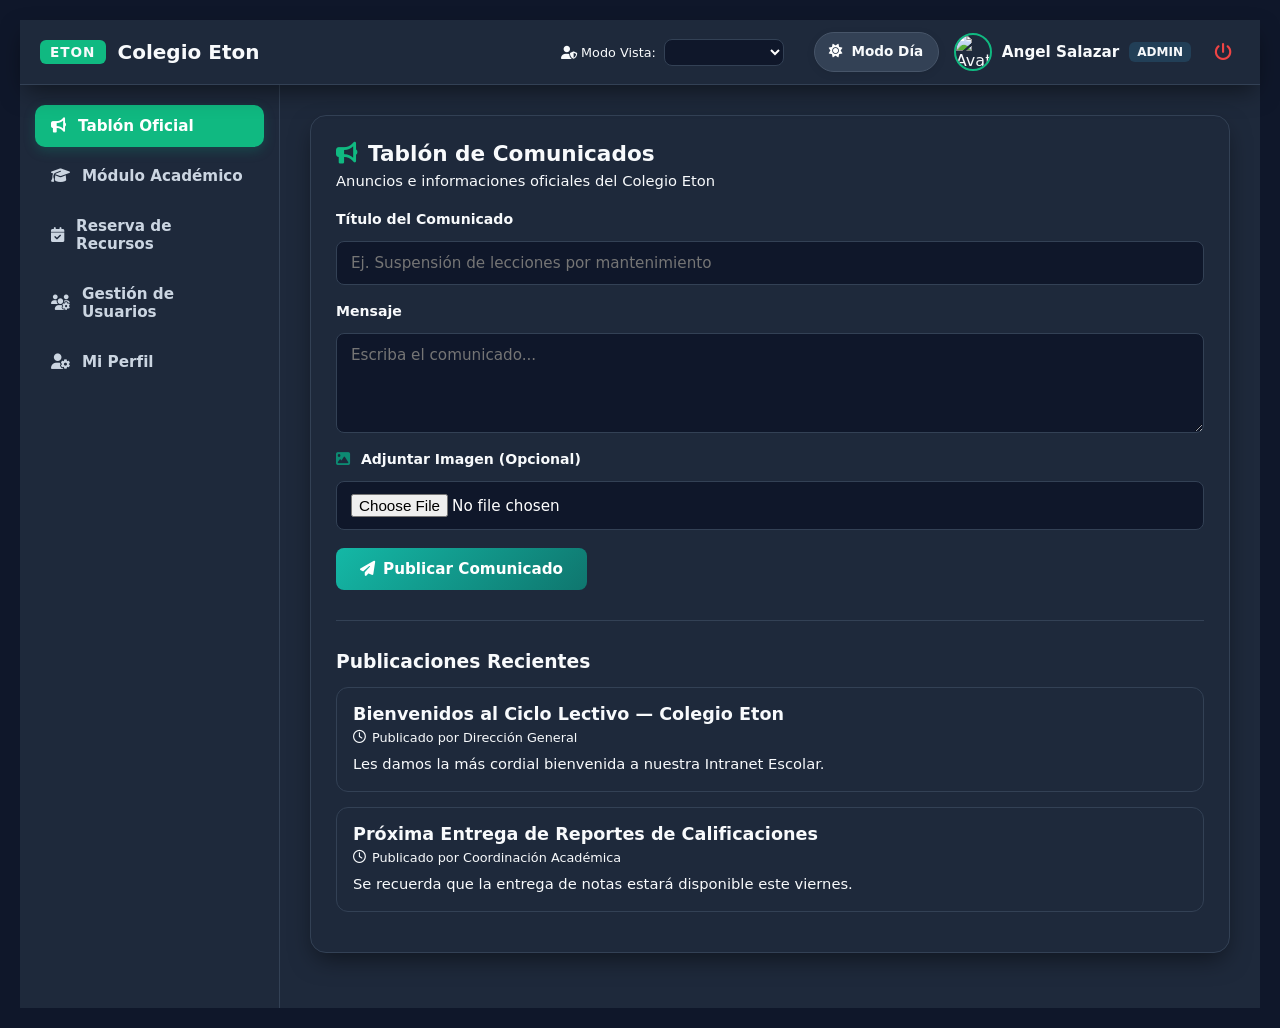
==== commit 51318fdb: "fix: Aplicar restricción estricta de privacidad por rol y agregar selector de modo de vista" ====
--- a/dashboard.html
+++ b/dashboard.html
@@ -4,8 +4,14 @@
   <meta charset="UTF-8">
   <meta name="viewport" content="width=device-width, initial-scale=1.0">
   <title>Colegio Eton — Intranet Escolar</title>
+  
+  <!-- CSS & Iconos -->
   <link rel="stylesheet" href="https://cdnjs.cloudflare.com/ajax/libs/font-awesome/6.4.0/css/all.min.css">
   <link rel="stylesheet" href="css/style.css">
+
+  <!-- LIBRERÍAS EXTERNAS (PDF & EXCEL) -->
+  <script src="https://cdn.jsdelivr.net/npm/xlsx@0.18.5/dist/xlsx.full.min.js"></script>
+  <script src="https://cdnjs.cloudflare.com/ajax/libs/html2pdf.js/0.10.1/html2pdf.bundle.min.js"></script>
 </head>
 <body>
 
@@ -17,6 +23,16 @@
     </div>
 
     <div class="nav-user">
+      <div class="role-selector-wrapper" style="display: flex; align-items: center; gap: 8px; margin-right: 15px;">
+        <label for="roleSimSelect" style="font-size: 0.8rem; color: var(--text-muted);"><i class="fa-solid fa-user-shield"></i> Modo Vista:</label>
+        <select id="roleSimSelect" class="input-control" style="padding: 4px 8px; font-size: 0.8rem; width: auto; height: auto;">
+          <option value="ADMIN">ADMIN</option>
+          <option value="DOCENTE">DOCENTE</option>
+          <option value="TUTOR">TUTOR</option>
+          <option value="ESTUDIANTE">ESTUDIANTE</option>
+        </select>
+      </div>
+
       <!-- Botón Cambio Día/Noche -->
       <button class="theme-toggle-btn" id="themeToggleBtn" type="button">
         <i class="fa-solid fa-moon" id="themeIcon"></i>
@@ -24,7 +40,7 @@
       </button>
 
       <div class="user-profile-info" style="display: flex; align-items: center; gap: 10px;">
-        <!-- Imagen de Perfil en la barra superior (Reparada) -->
+        <!-- Avatar Header -->
         <img id="userAvatar" src="https://ui-avatars.com/api/?name=Angel+Salazar&background=0d9488&color=fff&bold=true" alt="Avatar" style="width: 38px; height: 38px; border-radius: 50%; object-fit: cover; border: 2px solid var(--primary);">
         
         <span class="user-name" id="userName">Angel Salazar</span>
@@ -92,46 +108,149 @@
           <hr style="margin: 30px 0; border: none; border-top: 1px solid var(--border-color);">
           <h3 style="margin-bottom: 15px;">Publicaciones Recientes</h3>
 
-          <!-- Contenedor dinámico de comunicados guardados -->
           <div id="postsContainer"></div>
         </div>
       </section>
 
-      <!-- SECCIÓN 2: Módulo Académico -->
+      <!-- SECCIÓN 2: Módulo Académico (COMPLETO) -->
       <section id="section-academico" class="dashboard-section" style="display: none;">
         <div class="card">
-          <h2 class="card-title">
-            <i class="fa-solid fa-graduation-cap" style="color: var(--primary);"></i>
-            Registro de Calificaciones y Asistencia
-          </h2>
-          <p class="card-subtitle">Consulta e ingreso de expediente académico</p>
-          <p>Contenido del módulo académico cargado correctamente.</p>
-        </div>
-      </section>
-
-      <!-- SECCIÓN 3: Reserva de Recursos -->
+          <div style="display: flex; justify-content: space-between; align-items: center; flex-wrap: wrap; gap: 15px; margin-bottom: 20px;">
+            <div>
+              <h2 class="card-title"><i class="fa-solid fa-graduation-cap" style="color: var(--primary);"></i> Módulo Académico</h2>
+              <p class="card-subtitle">Gestión de calificaciones, cuadro de honor e importación/exportación</p>
+            </div>
+            
+            <!-- ACCIONES DE IMPORTACIÓN/EXPORTACIÓN -->
+            <div style="display: flex; gap: 10px; flex-wrap: wrap;">
+              <button id="btnExportJSON" class="btn-primary" type="button" style="background: #3b82f6;"><i class="fa-solid fa-file-code"></i> Exportar JSON</button>
+              <button id="btnExportExcel" class="btn-primary" type="button" style="background: #10b981;"><i class="fa-solid fa-file-excel"></i> Descargar Excel</button>
+              <button id="btnExportPDF" class="btn-primary" type="button" style="background: #ef4444;"><i class="fa-solid fa-file-pdf"></i> Generar Reporte PDF</button>
+              
+              <label for="importFile" class="btn-primary" style="background: #8b5cf6; cursor: pointer; display: inline-block;">
+                <i class="fa-solid fa-file-import"></i> Cargar Datos (JSON/Excel)
+              </label>
+              <input type="file" id="importFile" accept=".json, .xlsx, .xls" style="display: none;">
+            </div>
+          </div>
+
+          <!-- TARJETAS DE MÉTRICAS -->
+          <div style="display: grid; grid-template-columns: repeat(auto-fit, minmax(220px, 1fr)); gap: 15px; margin-bottom: 25px;">
+            <div style="background: var(--bg-main, #0f172a); border: 1px solid var(--border-color, #334155); padding: 15px; border-radius: 10px;">
+              <span style="font-size: 0.8rem; color: var(--text-muted);">Promedio General</span>
+              <h3 id="statAverage" style="font-size: 1.8rem; color: var(--primary); margin-top: 5px;">0 pts</h3>
+            </div>
+            <div style="background: var(--bg-main, #0f172a); border: 1px solid var(--border-color, #334155); padding: 15px; border-radius: 10px;">
+              <span style="font-size: 0.8rem; color: var(--text-muted);">Estudiantes Registrados</span>
+              <h3 id="statTotalStudents" style="font-size: 1.8rem; margin-top: 5px;">0</h3>
+            </div>
+            <div style="background: var(--bg-main, #0f172a); border: 1px solid var(--border-color, #334155); padding: 15px; border-radius: 10px;">
+              <span style="font-size: 0.8rem; color: #eab308;"><i class="fa-solid fa-trophy"></i> Top Promedio (Cuadro de Honor)</span>
+              <h3 id="statTopStudent" style="font-size: 1rem; margin-top: 8px; font-weight: bold;">Sin datos</h3>
+            </div>
+          </div>
+
+          <!-- FILTROS DE BÚSQUEDA -->
+          <div style="display: flex; gap: 15px; margin-bottom: 15px; flex-wrap: wrap;">
+            <input type="text" id="searchStudent" class="input-control" placeholder="Buscar por estudiante o cédula..." style="max-width: 300px;">
+            <select id="filterGrade" class="input-control" style="max-width: 180px;">
+              <option value="all">Todos los Niveles</option>
+              <option value="10">10° Año</option>
+              <option value="11">11° Año</option>
+            </select>
+          </div>
+
+          <!-- TABLA DINÁMICA -->
+          <div style="overflow-x: auto;" id="pdfReportContainer">
+            <table style="width: 100%; border-collapse: collapse; text-align: left; font-size: 0.9rem;">
+              <thead>
+                <tr style="border-bottom: 2px solid var(--border-color, #334155); background: rgba(255,255,255,0.03);">
+                  <th style="padding: 12px;">Estudiante</th>
+                  <th style="padding: 12px;">Cédula</th>
+                  <th style="padding: 12px;">Nivel</th>
+                  <th style="padding: 12px;">Matemáticas</th>
+                  <th style="padding: 12px;">Español</th>
+                  <th style="padding: 12px;">Inglés</th>
+                  <th style="padding: 12px;">Promedio</th>
+                  <th style="padding: 12px;">Acciones</th>
+                </tr>
+              </thead>
+              <tbody id="studentsTableBody">
+                <!-- Se llena mediante JS -->
+              </tbody>
+            </table>
+          </div>
+        </div>
+      </section>
+
+      <!-- SECCIÓN 3: Reserva de Recursos (COMPLETO) -->
       <section id="section-recursos" class="dashboard-section" style="display: none;">
         <div class="card">
-          <h2 class="card-title">
-            <i class="fa-solid fa-calendar-check" style="color: var(--primary);"></i>
-            Reserva de Recursos
-          </h2>
-          <p class="card-subtitle">Apartado de salas de cómputo, proyectores y laboratorios</p>
-        </div>
-      </section>
-
-      <!-- SECCIÓN 4: Gestión de Usuarios -->
+          <h2 class="card-title"><i class="fa-solid fa-calendar-check" style="color: var(--primary);"></i> Reserva de Recursos</h2>
+          <p class="card-subtitle">Apartado de salas de cómputo, laboratorios y proyectores</p>
+          
+          <form id="resourceForm" style="display: grid; grid-template-columns: repeat(auto-fit, minmax(200px, 1fr)); gap: 15px; margin: 20px 0;">
+            <div class="form-group">
+              <label for="resType">Recurso Solicitado</label>
+              <select id="resType" class="input-control" required>
+                <option value="Laboratorio de Cómputo A">Laboratorio de Cómputo A</option>
+                <option value="Proyector Multimedia 02">Proyector Multimedia 02</option>
+                <option value="Auditorio Principal">Auditorio Principal</option>
+              </select>
+            </div>
+            <div class="form-group">
+              <label for="resDate">Fecha de Uso</label>
+              <input type="date" id="resDate" class="input-control" required>
+            </div>
+            <div class="form-group">
+              <label for="resTime">Horario</label>
+              <input type="time" id="resTime" class="input-control" required>
+            </div>
+            <div class="form-group" style="align-self: end;">
+              <button type="submit" class="btn-primary" style="width: 100%;"><i class="fa-solid fa-bookmark"></i> Confirmar Reserva</button>
+            </div>
+          </form>
+
+          <h3>Reservas Activas</h3>
+          <ul id="resourceList" style="margin-top: 15px; list-style: none; padding: 0;"></ul>
+        </div>
+      </section>
+
+      <!-- SECCIÓN 4: Gestión de Usuarios (COMPLETO) -->
       <section id="section-usuarios" class="dashboard-section" style="display: none;">
         <div class="card">
-          <h2 class="card-title">
-            <i class="fa-solid fa-users-gear" style="color: var(--primary);"></i>
-            Gestión de Usuarios
-          </h2>
-          <p class="card-subtitle">Administración de cuentas de estudiantes, docentes y tutores</p>
-        </div>
-      </section>
-
-      <!-- SECCIÓN 5: Mi Perfil (COMPLETA Y FUNCIONAL) -->
+          <h2 class="card-title"><i class="fa-solid fa-users-gear" style="color: var(--primary);"></i> Gestión de Cuentas</h2>
+          <p class="card-subtitle">Administración de acceso para docentes, estudiantes y tutores</p>
+          
+          <div style="display: flex; gap: 10px; margin: 20px 0;">
+            <button class="btn-primary" id="btnAddUser" type="button"><i class="fa-solid fa-user-plus"></i> Registrar Nuevo Usuario</button>
+          </div>
+
+          <table style="width: 100%; border-collapse: collapse; text-align: left; font-size: 0.9rem;">
+            <thead>
+              <tr style="border-bottom: 2px solid var(--border-color, #334155);">
+                <th style="padding: 10px;">Usuario</th>
+                <th style="padding: 10px;">Rol</th>
+                <th style="padding: 10px;">Estado</th>
+              </tr>
+            </thead>
+            <tbody>
+              <tr>
+                <td style="padding: 10px;">Angel Salazar (admin@eton.edu)</td>
+                <td><span class="user-role-badge">ADMIN</span></td>
+                <td><span style="color: #10b981;">● Activo</span></td>
+              </tr>
+              <tr>
+                <td style="padding: 10px;">Maria Delgado (m.delgado@eton.edu)</td>
+                <td><span class="user-role-badge" style="background: #8b5cf6;">DOCENTE</span></td>
+                <td><span style="color: #10b981;">● Activo</span></td>
+              </tr>
+            </tbody>
+          </table>
+        </div>
+      </section>
+
+      <!-- SECCIÓN 5: Mi Perfil (COMPLETO) -->
       <section id="section-perfil" class="dashboard-section" style="display: none;">
         <div class="card">
           <h2 class="card-title">
@@ -140,7 +259,7 @@
           </h2>
           <p class="card-subtitle">Información general y edición de datos de la cuenta activa</p>
 
-          <!-- ÁREA DE FOTO DE PERFIL Y CAMBIO -->
+          <!-- FOTO DE PERFIL Y BOTONES -->
           <div style="display: flex; gap: 20px; align-items: center; margin: 25px 0; flex-wrap: wrap;">
             <div style="position: relative;">
               <img id="profileLargeAvatar" src="https://ui-avatars.com/api/?name=Angel+Salazar&background=0d9488&color=fff&bold=true" alt="Avatar" style="width: 90px; height: 90px; border-radius: 50%; object-fit: cover; border: 3px solid var(--primary);">
@@ -158,7 +277,7 @@
             </div>
           </div>
 
-          <!-- FORMULARIO DE EDICIÓN DE DATOS -->
+          <!-- FORMULARIO DE EDICIÓN -->
           <form id="profileForm">
             <div style="display: grid; grid-template-columns: repeat(auto-fit, minmax(240px, 1fr)); gap: 15px;">
               
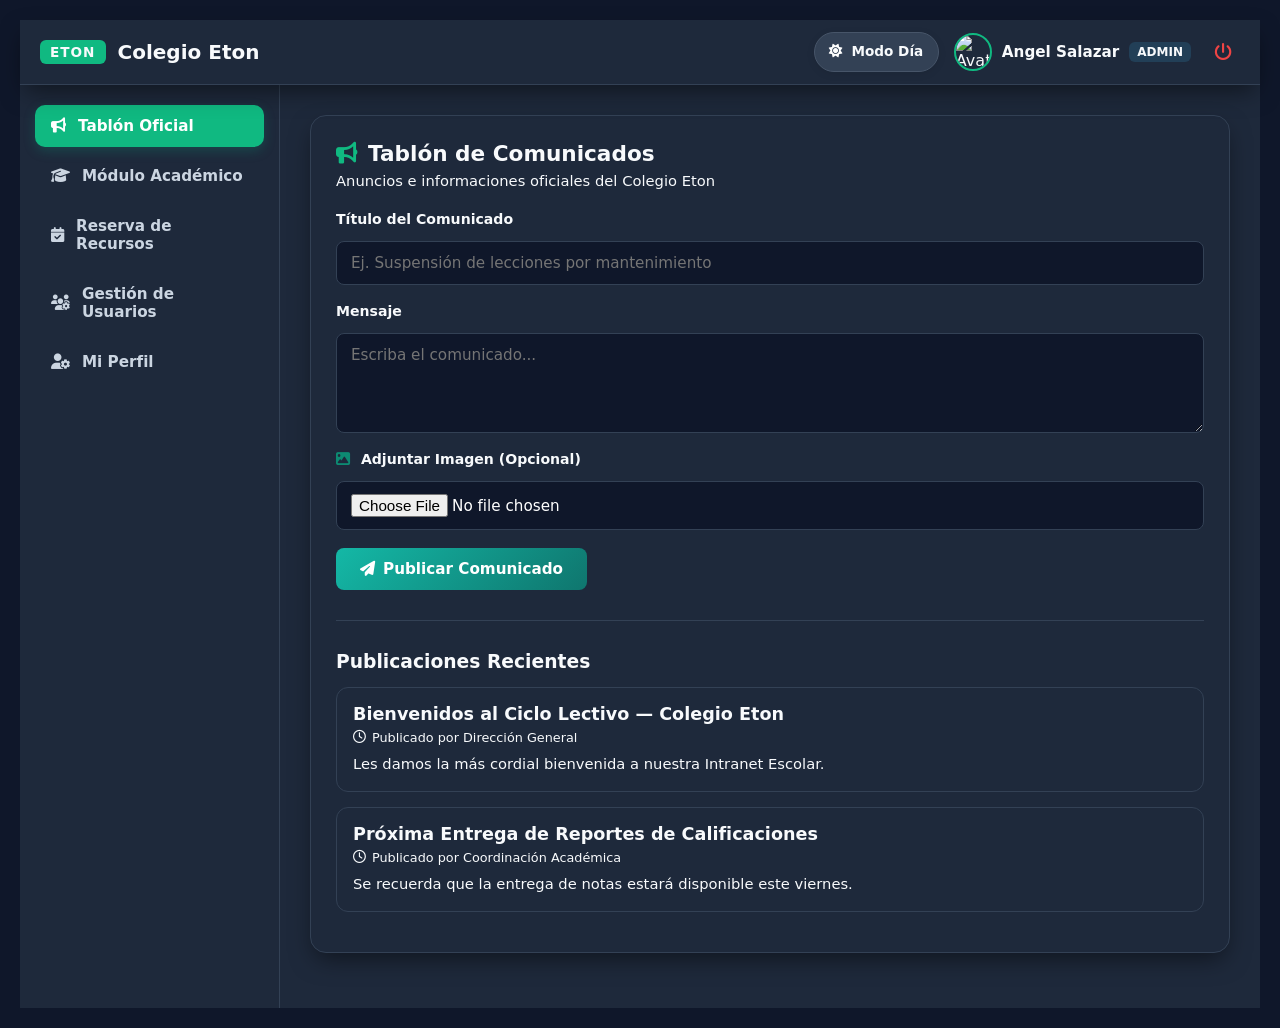
==== commit 34cdfd73: "fix: Remover selector de pruebas y automatizar permisos por rol de sesión real" ====
--- a/dashboard.html
+++ b/dashboard.html
@@ -23,16 +23,6 @@
     </div>
 
     <div class="nav-user">
-      <div class="role-selector-wrapper" style="display: flex; align-items: center; gap: 8px; margin-right: 15px;">
-        <label for="roleSimSelect" style="font-size: 0.8rem; color: var(--text-muted);"><i class="fa-solid fa-user-shield"></i> Modo Vista:</label>
-        <select id="roleSimSelect" class="input-control" style="padding: 4px 8px; font-size: 0.8rem; width: auto; height: auto;">
-          <option value="ADMIN">ADMIN</option>
-          <option value="DOCENTE">DOCENTE</option>
-          <option value="TUTOR">TUTOR</option>
-          <option value="ESTUDIANTE">ESTUDIANTE</option>
-        </select>
-      </div>
-
       <!-- Botón Cambio Día/Noche -->
       <button class="theme-toggle-btn" id="themeToggleBtn" type="button">
         <i class="fa-solid fa-moon" id="themeIcon"></i>
